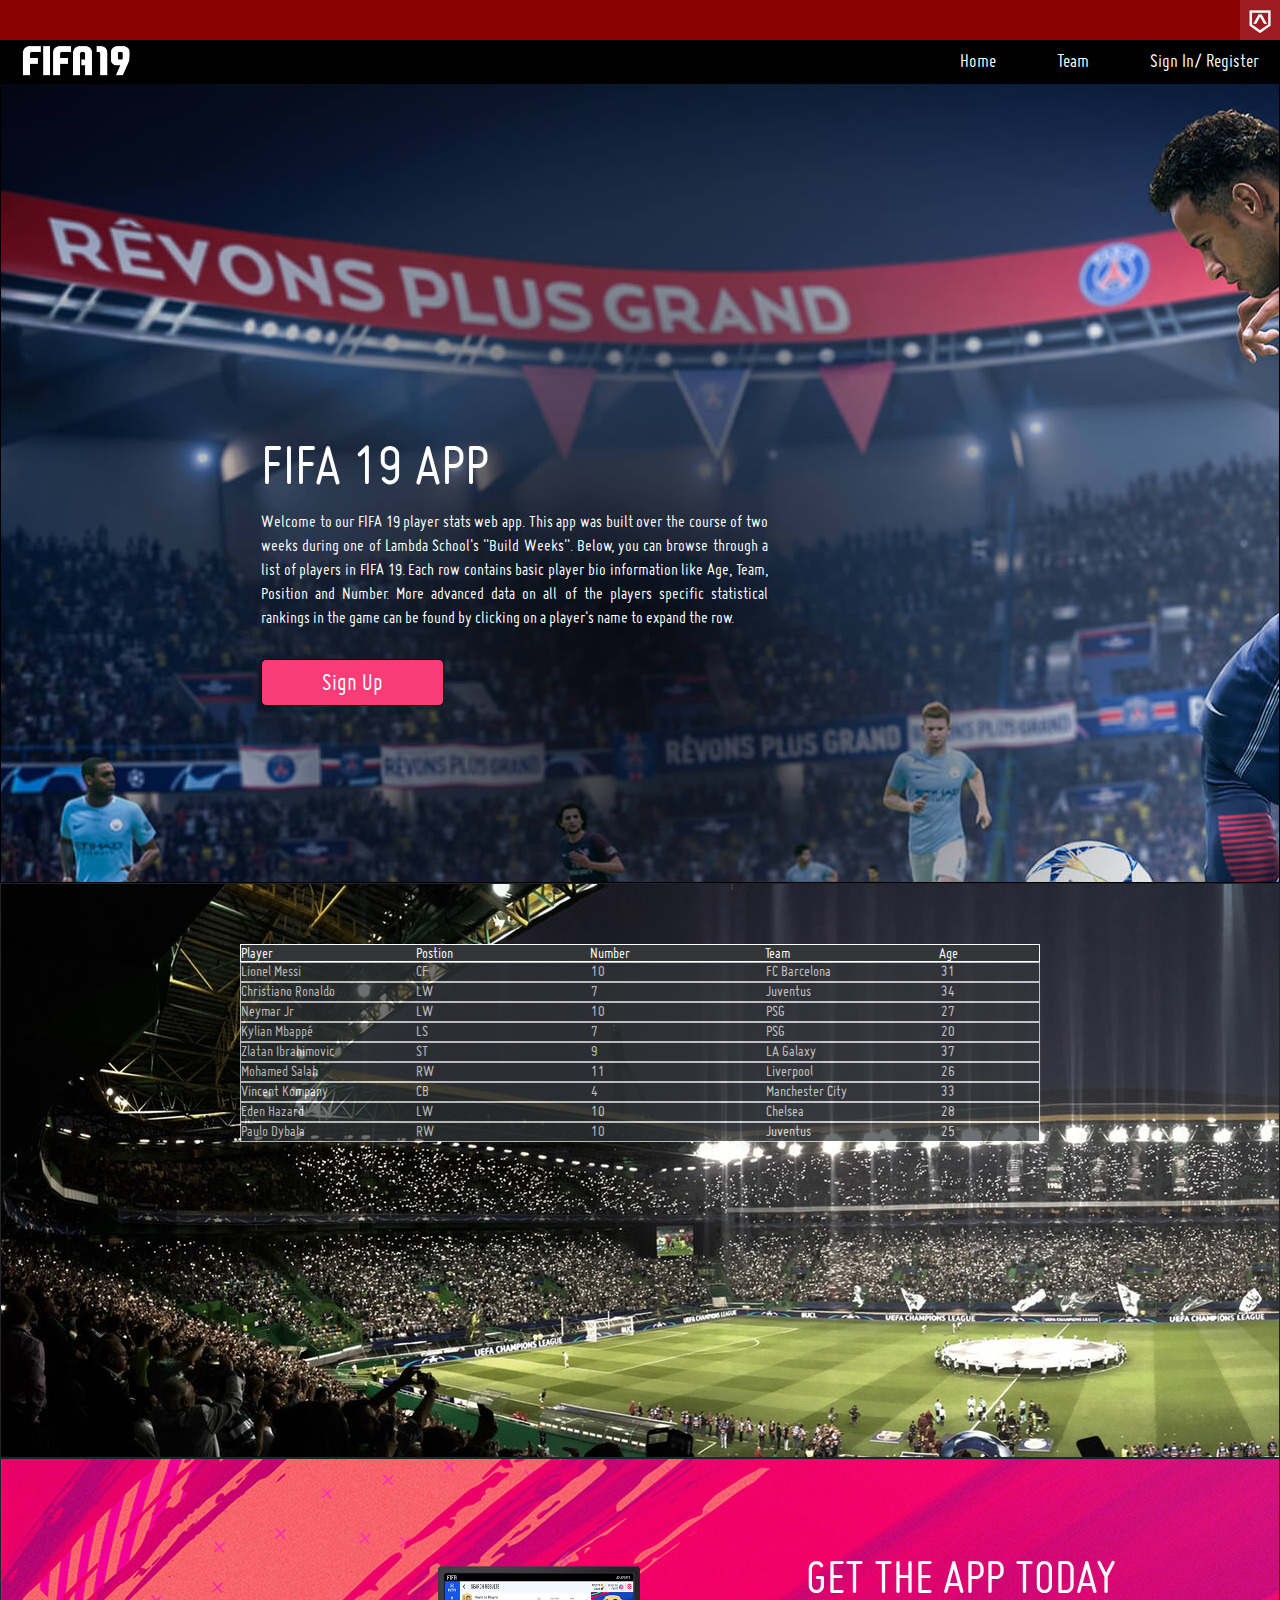
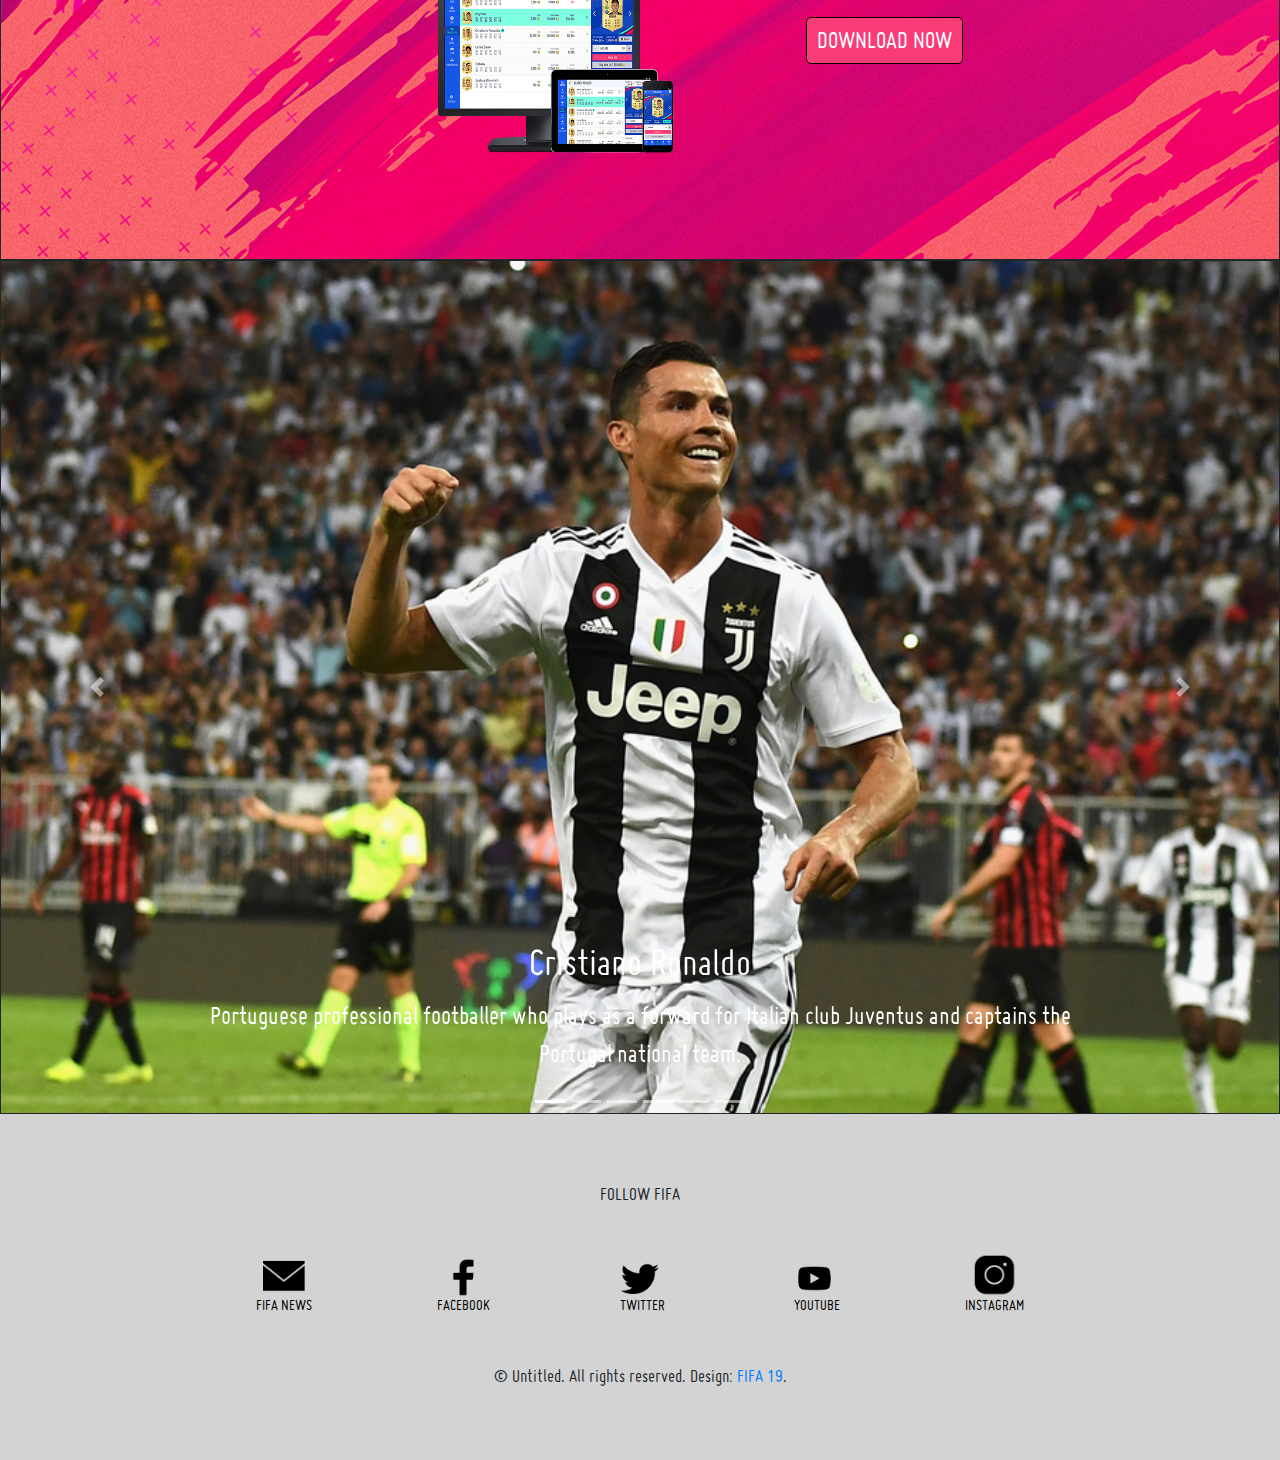
==== index.html @ e29fc69e "added a search page" ====
<!DOCTYPE html>
<html lang="en">

<head>

    <meta charset="utf-8">
    <meta name="viewport" content="width=device-width, initial-scale=1">  
    <meta http-equiv="X-UA-Compatible" content="ie=edge">
    <link rel="stylesheet" href="https://stackpath.bootstrapcdn.com/bootstrap/4.3.1/css/bootstrap.min.css"
        integrity="sha384-ggOyR0iXCbMQv3Xipma34MD+dH/1fQ784/j6cY/iJTQUOhcWr7x9JvoRxT2MZw1T" crossorigin="anonymous">

  <title>Fifa 19</title>

  <link rel="stylesheet" type="text/css" href="css/index.css">
  <link href="https://fonts.googleapis.com/css?family=Abel&display=swap" rel="stylesheet">


  <script src="JS/players.js" async></script>
</head>

<body>

        <div class='nav-content'>

            <div class='lambda-logo'>
                <img class='lbdSchool-logo' src = "images/lambda-school.jpeg">
            </div>
            <nav class="nav-bar">
                <div>
                    <img class ="logo" src = "images/fifa19-logo.png">
                </div>
                
                <div class="anchor-bar">

                    <a href="index.html"> Home </a>
                    <a href="team.html"> Team </a>			
                    <a href="signin.html"> Sign In/ Register </a>

                </div>
                
            </nav>
            
        </div>

    <div class='div-content'>

        <section class='about-section'>
            <div class="about-content">
                <div>
                    <h2>FIFA 19 APP</h2>
                    <p>Welcome to our FIFA 19 player stats web app.  This app was built over the course of two weeks
                    during one of Lambda School's "Build Weeks".  Below, you can browse through a list of players in FIFA 19.  Each row contains 
                    basic player bio information like Age, Team, Position and Number.  More advanced data on all of the players specific statistical rankings
                    in the game can be found by clicking on a player's name to expand the row.
                    </p>
                </div>
                <button class="Singup-btn">Sign Up</button>
            </div>
        </section>

        <section class='finder'>
            <div class='search'>
                <div class='player-header'>
                    <span>Player</span>
                    <span>Postion</span>
                    <span>Number</span>
                    <span>Team</span>
                    <span>Age</span>
                </div>
                <div class='scrollable'>
                    <div class='player'>
                        <div class='player-row'>
                            <span>Lionel Messi</span>
                            <span>CF</span>
                            <span>10</span>
                            <span>FC Barcelona</span>
                            <span>31</span>
                        </div>
                        <div class='player-expanded'>
                            <img src='img/players/Lionel-Messi.jpg'>
                            <div class='stats'>
                                <p>Ball Control: 96</p>
                                <p>Dribbling: 97</p>
                                <p>Crossing: 86</p>
                                <p>Short Pass: 92</p>
                                <p>Long Pass: 89</p>
                                <p>Heading: 70</p>
                                <p>Volleys: 86</p>
                            </div>
                            <div class='stats'>
                                <p>Acceleration: 91</p>
                                <p>Stamina: 72</p>
                                <p>Strength: 66</p>
                                <p>Balance: 95</p>
                                <p>Sprint Speed: 86</p>
                                <p>Agility: 93</p>
                                <p>Jumping: 68</p>
                            </div>
                            <div class='stats'>
                                <p>Shot Power: 85</p>
                                <p>Finishing: 95</p>
                                <p>Long Shots: 94</p>
                                <p>Curve: 93</p>
                                <p>FK Acc.: 94</p>
                                <p>Penalties: 75</p>
                                <p>Marking: 33</p>
                            </div>
                            <div class='stats'>
                                <p>Slide Tackle: 26</p>
                                <p>Stand Tackle: 28</p>
                                <p>GK Positioning: 14</p>
                                <p>GK Diving: 6</p>
                                <p>GK Handling: 11</p>
                                <p>GK Kicking: 15</p>
                                <p>GK Reflexes: 8</p>
                            </div>
                        </div>
                    </div>
                    <div class='player'>
                        <div class='player-row'>
                            <span>Christiano Ronaldo</span>
                            <span>LW</span>
                            <span>7</span>
                            <span>Juventus</span>
                            <span>34</span>
                        </div>
                        <div class='player-expanded'>
                            <img src='img/players/Christiano-Ronaldo.jpg'>
                            <div class='stats'>
                                <p>Ball Control: 94</p>
                                <p>Dribbling: 88</p>
                                <p>Crossing: 84</p>
                                <p>Short Pass: 81</p>
                                <p>Long Pass: 77</p>
                                <p>Heading: 89</p>
                                <p>Volleys: 87</p>
                            </div>
                            <div class='stats'>
                                <p>Acceleration: 89</p>
                                <p>Stamina: 88</p>
                                <p>Strength: 79</p>
                                <p>Balance: 70</p>
                                <p>Sprint Speed: 91</p>
                                <p>Agility: 87</p>
                                <p>Jumping: 95</p>
                            </div>
                            <div class='stats'>
                                <p>Shot Power: 95</p>
                                <p>Finishing: 94</p>
                                <p>Long Shots: 93</p>
                                <p>Curve: 81</p>
                                <p>FK Acc.: 76</p>
                                <p>Penalties: 85</p>
                                <p>Marking: 28</p>
                            </div>
                            <div class='stats'>
                                <p>Slide Tackle: 23</p>
                                <p>Stand Tackle: 31</p>
                                <p>GK Positioning: 14</p>
                                <p>GK Diving: 7</p>
                                <p>GK Handling: 11</p>
                                <p>GK Kicking: 15</p>
                                <p>GK Reflexes: 11</p>
                            </div>
                        </div>
                    </div>
                    <div class='player'>
                            <div class='player-row'>
                                <span>Neymar Jr</span>
                                <span>LW</span>
                                <span>10</span>
                                <span>PSG</span>
                                <span>27</span>
                            </div>
                            <div class='player-expanded'>
                                <img src='img/players/Neymar-Jr.png'>
                                <div class='stats'>
                                    <p>Ball Control: 95</p>
                                    <p>Dribbling: 96</p>
                                    <p>Crossing: 83</p>
                                    <p>Short Pass: 84</p>
                                    <p>Long Pass: 80</p>
                                    <p>Heading: 62</p>
                                    <p>Volleys: 84</p>
                                </div>
                                <div class='stats'>
                                    <p>Acceleration: 94</p>
                                    <p>Stamina: 81</p>
                                    <p>Strength: 49</p>
                                    <p>Balance: 84</p>
                                    <p>Sprint Speed: 90</p>
                                    <p>Agility: 96</p>
                                    <p>Jumping: 61</p>
                                </div>
                                <div class='stats'>
                                    <p>Shot Power: 80</p>
                                    <p>Finishing: 87</p>
                                    <p>Long Shots: 82</p>
                                    <p>Curve: 88</p>
                                    <p>FK Acc.: 87</p>
                                    <p>Penalties: 81</p>
                                    <p>Marking: 27</p>
                                </div>
                                <div class='stats'>
                                    <p>Slide Tackle: 33</p>
                                    <p>Stand Tackle: 24</p>
                                    <p>GK Positioning: 15</p>
                                    <p>GK Diving: 9</p>
                                    <p>GK Handling: 9</p>
                                    <p>GK Kicking: 15</p>
                                    <p>GK Reflexes: 11</p>
                                </div>
                            </div>
                        </div>
                    <div class='player'>
                        <div class='player-row'>
                            <span>Kylian Mbappé</span>
                            <span>LS</span>
                            <span>7</span>
                            <span>PSG</span>
                            <span>20</span>
                        </div>
                        <div class='player-expanded'>
                            <img src='img/players/Kylian-Mbappe.jpg'>
                            <div class='stats'>
                                <p>Ball Control: 91</p>
                                <p>Dribbling: 90</p>
                                <p>Crossing: 77</p>
                                <p>Short Pass: 82</p>
                                <p>Long Pass: 73</p>
                                <p>Heading: 77</p>
                                <p>Volleys: 78</p>
                            </div>
                            <div class='stats'>
                                <p>Acceleration: 96</p>
                                <p>Stamina: 83</p>
                                <p>Strength: 74</p>
                                <p>Balance: 83</p>
                                <p>Sprint Speed: 96</p>
                                <p>Agility: 92</p>
                                <p>Jumping: 75</p>
                            </div>
                            <div class='stats'>
                                <p>Shot Power: 80</p>
                                <p>Finishing: 88</p>
                                <p>Long Shots: 79</p>
                                <p>Curve: 77</p>
                                <p>FK Acc.: 63</p>
                                <p>Penalties: 70</p>
                                <p>Marking: 34</p>
                            </div>
                            <div class='stats'>
                                <p>Slide Tackle: 32</p>
                                <p>Stand Tackle: 34</p>
                                <p>GK Positioning: 11</p>
                                <p>GK Diving: 13</p>
                                <p>GK Handling: 5</p>
                                <p>GK Kicking: 7</p>
                                <p>GK Reflexes: 6</p>
                            </div>
                        </div>
                    </div>
                    <div class='player'>
                            <div class='player-row'>
                                <span>Zlatan Ibrahimovic</span>
                                <span>ST</span>
                                <span>9</span>
                                <span>LA Galaxy</span>
                                <span>37</span>
                            </div>
                            <div class='player-expanded'>
                                <img src='img/players/Zlatan-Ibrahimovic.png'>
                                <div class='stats'>
                                    <p>Ball Control: 84</p>
                                    <p>Dribbling: 77</p>
                                    <p>Crossing: 73</p>
                                    <p>Short Pass: 79</p>
                                    <p>Long Pass: 73</p>
                                    <p>Heading: 83</p>
                                    <p>Volleys: 86</p>
                                </div>
                                <div class='stats'>
                                    <p>Acceleration: 57</p>
                                    <p>Stamina: 61</p>
                                    <p>Strength: 86</p>
                                    <p>Balance: 39</p>
                                    <p>Sprint Speed: 58</p>
                                    <p>Agility: 72</p>
                                    <p>Jumping: 68</p>
                                </div>
                                <div class='stats'>
                                    <p>Shot Power: 90</p>
                                    <p>Finishing: 86</p>
                                    <p>Long Shots: 82</p>
                                    <p>Curve: 82</p>
                                    <p>FK Acc.: 82</p>
                                    <p>Penalties: 89</p>
                                    <p>Marking: 28</p>
                                </div>
                                <div class='stats'>
                                    <p>Slide Tackle: 24</p>
                                    <p>Stand Tackle: 37</p>
                                    <p>GK Positioning: 9</p>
                                    <p>GK Diving: 13</p>
                                    <p>GK Handling: 15</p>
                                    <p>GK Kicking: 10</p>
                                    <p>GK Reflexes: 12</p>
                                </div>
                            </div>
                        </div>
                        <div class='player'>
                                <div class='player-row'>
                                    <span>Mohamed Salah</span>
                                    <span>RW</span>
                                    <span>11</span>
                                    <span>Liverpool</span>
                                    <span>26</span>
                                </div>
                                <div class='player-expanded'>
                                    <img src='img/players/Mohamed-Salah.jpg'>
                                    <div class='stats'>
                                        <p>Ball Control: 88</p>
                                        <p>Dribbling: 89</p>
                                        <p>Crossing: 78</p>
                                        <p>Short Pass: 83</p>
                                        <p>Long Pass: 74</p>
                                        <p>Heading: 59</p>
                                        <p>Volleys: 76</p>
                                    </div>
                                    <div class='stats'>
                                        <p>Acceleration: 94</p>
                                        <p>Stamina: 84</p>
                                        <p>Strength: 70</p>
                                        <p>Balance: 88</p>
                                        <p>Sprint Speed: 92</p>
                                        <p>Agility: 91</p>
                                        <p>Jumping: 68</p>
                                    </div>
                                    <div class='stats'>
                                        <p>Shot Power: 80</p>
                                        <p>Finishing: 90</p>
                                        <p>Long Shots: 83</p>
                                        <p>Curve: 83</p>
                                        <p>FK Acc.: 60</p>
                                        <p>Penalties: 75</p>
                                        <p>Marking: 38</p>
                                    </div>
                                    <div class='stats'>
                                        <p>Slide Tackle: 41</p>
                                        <p>Stand Tackle: 43</p>
                                        <p>GK Positioning: 11</p>
                                        <p>GK Diving: 14</p>
                                        <p>GK Handling: 14</p>
                                        <p>GK Kicking: 9</p>
                                        <p>GK Reflexes: 14</p>
                                    </div>
                                </div>
                            </div>
                            <div class='player'>
                                    <div class='player-row'>
                                        <span>Vincent Kompany</span>
                                        <span>CB</span>
                                        <span>4</span>
                                        <span>Manchester City</span>
                                        <span>33</span>
                                    </div>
                                    <div class='player-expanded'>
                                        <img src='img/players/Vincent-Kompany.png'>
                                        <div class='stats'>
                                            <p>Ball Control: 70</p>
                                            <p>Dribbling: 63</p>
                                            <p>Crossing: 61</p>
                                            <p>Short Pass: 73</p>
                                            <p>Long Pass: 66</p>
                                            <p>Heading: 83</p>
                                            <p>Volleys: 46</p>
                                        </div>
                                        <div class='stats'>
                                            <p>Acceleration: 49</p>
                                            <p>Stamina: 65</p>
                                            <p>Strength: 87</p>
                                            <p>Balance: 41</p>
                                            <p>Sprint Speed: 53</p>
                                            <p>Agility: 55</p>
                                            <p>Jumping: 72</p>
                                        </div>
                                        <div class='stats'>
                                            <p>Shot Power: 73</p>
                                            <p>Finishing: 45</p>
                                            <p>Long Shots: 55</p>
                                            <p>Curve: 61</p>
                                            <p>FK Acc.: 52</p>
                                            <p>Penalties: 63</p>
                                            <p>Marking: 85</p>
                                        </div>
                                        <div class='stats'>
                                            <p>Slide Tackle: 84</p>
                                            <p>Stand Tackle: 85</p>
                                            <p>GK Positioning: 8</p>
                                            <p>GK Diving: 10</p>
                                            <p>GK Handling: 9</p>
                                            <p>GK Kicking: 5</p>
                                            <p>GK Reflexes: 6</p>
                                        </div>
                                    </div>
                                </div>
                                <div class='player'>
                                        <div class='player-row'>
                                            <span>Eden Hazard</span>
                                            <span>LW</span>
                                            <span>10</span>
                                            <span>Chelsea</span>
                                            <span>28</span>
                                        </div>
                                        <div class='player-expanded'>
                                            <img src='img/players/Eden-Hazard.png'>
                                            <div class='stats'>
                                                <p>Ball Control: 94</p>
                                                <p>Dribbling: 95</p>
                                                <p>Crossing: 81</p>
                                                <p>Short Pass: 89</p>
                                                <p>Long Pass: 83</p>
                                                <p>Heading: 61</p>
                                                <p>Volleys: 80</p>
                                            </div>
                                            <div class='stats'>
                                                <p>Acceleration: 94</p>
                                                <p>Stamina: 84</p>
                                                <p>Strength: 66</p>
                                                <p>Balance: 94</p>
                                                <p>Sprint Speed: 88</p>
                                                <p>Agility: 95</p>
                                                <p>Jumping: 56</p>
                                            </div>
                                            <div class='stats'>
                                                <p>Shot Power: 82</p>
                                                <p>Finishing: 84</p>
                                                <p>Long Shots: 80</p>
                                                <p>Curve: 83</p>
                                                <p>FK Acc.: 79</p>
                                                <p>Penalties: 86</p>
                                                <p>Marking: 34</p>
                                            </div>
                                            <div class='stats'>
                                                <p>Slide Tackle: 22</p>
                                                <p>Stand Tackle: 27</p>
                                                <p>GK Positioning: 8</p>
                                                <p>GK Diving: 11</p>
                                                <p>GK Handling: 12</p>
                                                <p>GK Kicking: 6</p>
                                                <p>GK Reflexes: 8</p>
                                            </div>
                                        </div>
                                    </div>
                                    <div class='player'>
                                            <div class='player-row'>
                                                <span>Paulo Dybala</span>
                                                <span>RW</span>
                                                <span>10</span>
                                                <span>Juventus</span>
                                                <span>25</span>
                                            </div>
                                            <div class='player-expanded'>
                                                <img src='img/players/Paulo-Dybala.png'>
                                                <div class='stats'>
                                                    <p>Ball Control: 92</p>
                                                    <p>Dribbling: 92</p>
                                                    <p>Crossing: 82</p>
                                                    <p>Short Pass: 87</p>
                                                    <p>Long Pass: 77</p>
                                                    <p>Heading: 68</p>
                                                    <p>Volleys: 88</p>
                                                </div>
                                                <div class='stats'>
                                                    <p>Acceleration: 87</p>
                                                    <p>Stamina: 80</p>
                                                    <p>Strength: 65</p>
                                                    <p>Balance: 85</p>
                                                    <p>Sprint Speed: 83</p>
                                                    <p>Agility: 91</p>
                                                    <p>Jumping: 75</p>
                                                </div>
                                                <div class='stats'>
                                                    <p>Shot Power: 82</p>
                                                    <p>Finishing: 82</p>
                                                    <p>Long Shots: 88</p>
                                                    <p>Curve: 88</p>
                                                    <p>FK Acc.: 88</p>
                                                    <p>Penalties: 86</p>
                                                    <p>Marking: 23</p>
                                                </div>
                                                <div class='stats'>
                                                    <p>Slide Tackle: 20</p>
                                                    <p>Stand Tackle: 20</p>
                                                    <p>GK Positioning: 5</p>
                                                    <p>GK Diving: 5</p>
                                                    <p>GK Handling: 4</p>
                                                    <p>GK Kicking: 4</p>
                                                    <p>GK Reflexes: 8</p>
                                                </div>
                                            </div>
                                        </div>
                </div>
            </div>
        </section>

        <section>
            <div class='download'>
                <img class='img-download' src="images/app-download.png">
                <div>
                    <h2>GET THE APP TODAY</h2>
                    <button class="btn-download">DOWNLOAD NOW</button>
                </div>
            </div>
        </section>

        <section>
            <div id="carouselExampleIndicators" class="carousel slide" data-ride="carousel">
                <ol class="carousel-indicators">
                    <li data-target="#carouselExampleIndicators" data-slide-to="0" class="active"></li>
                    <li data-target="#carouselExampleIndicators" data-slide-to="1"></li>
                    <li data-target="#carouselExampleIndicators" data-slide-to="2"></li>
                    <li data-target="#carouselExampleIndicators" data-slide-to="3"></li>
                    <li data-target="#carouselExampleIndicators" data-slide-to="4"></li>
                    <li data-target="#carouselExampleIndicators" data-slide-to="5"></li>
                </ol>
                <div class="carousel-inner">
                    <div class="carousel-item active">
                        <img src="images/cristiano-ronaldo.jpg" class="d-block w-100" alt="...">
                        <div class="carousel-caption d-none d-md-block">
                            <h5>Cristiano Ronaldo</h5>
                            <p>Portuguese professional footballer who plays as a forward for Italian club Juventus and
                                captains the Portugal national team.</br>
                            </p>
                        </div>
                    </div>
                    <div class="carousel-item">
                        <img src="images/leionel-messi.jpg" class="d-block w-100" alt="...">
                        <div class="carousel-caption d-none d-md-block">
                            <h5>Lionel Messi</h5>
                            <p>Argentine professional footballer who plays as a forward and captains both FC Barcelona
                                and the Argentina national team.</p>
                        </div>
                    </div>
                    <div class="carousel-item">
                        <img src="images/neymar.jpg" class="d-block w-100" alt="...">
                        <div class="carousel-caption d-none d-md-block">
                            <h5>Neymar Jr</h5>
                            <p>Brazilian professional footballer who plays as a forward for French club Paris
                                Saint-Germain and the Brazil national team.</p>
                        </div>
                    </div>
                    <div class="carousel-item">
                        <img src="images/modric.jpg" class="d-block w-100" alt="...">
                        <div class="carousel-caption d-none d-md-block">
                            <h5>Luka Modrić</h5>
                            <p>Croatian professional footballer, plays as a midfielder for Spanish club Real Madrid
                                and is the captain of the Croatia national team.</p>
                        </div>
                    </div>
                    <div class="carousel-item">
                        <img src="images/hazard.jpg" class="d-block w-100" alt="...">
                        <div class="carousel-caption d-none d-md-block">
                            <h5>Eden Hazard</h5>
                            <p>Belgian professional footballer who plays for Premier League club Chelsea and captains
                                the Belgium national team. </p>
                        </div>
                    </div>
                    <div class="carousel-item">
                        <img src="images/Mohamed-Salah.jpg" class="d-block w-100" alt="...">
                        <div class="carousel-caption d-none d-md-block">
                            <h5>Mohamed Salah</h5>
                            <p>Egyptian professional footballer who plays as a forward for Premier League club Liverpool
                                and the Egypt national team.</p>
                        </div>
                    </div>
                </div>
                <a class="carousel-control-prev" href="#carouselExampleIndicators" role="button" data-slide="prev">
                    <span class="carousel-control-prev-icon" aria-hidden="true"></span>
                    <span class="sr-only">Previous</span>
                </a>
                <a class="carousel-control-next" href="#carouselExampleIndicators" role="button" data-slide="next">
                    <span class="carousel-control-next-icon" aria-hidden="true"></span>
                    <span class="sr-only">Next</span>
                </a>
            </div>
        </section>

        
    </div>
    
    <footer>
        <div class='footer'>
            <h2>FOLLOW FIFA</h2>
            <div class='socials'>
                <a href='https://www.easports.com/fifa/newsletter' class='socials-link'>
                    <img class='socials-img' src='img/footer/email.png'>
                    <span class='socials-text'>FIFA NEWS</span>
                </a>
                <a href='https://www.facebook.com/easportsfifa' class='socials-link'>
                    <img class='socials-img' src='img/footer/facebook.png'>
                    <span class='socials-text'>FACEBOOK</span>
                </a>
                <a href='https://twitter.com/easportsfifa' class='socials-link'>
                    <img class='socials-img' src='img/footer/twitter.png'>
                    <span class='socials-text'>TWITTER</span>
                </a>
                <a href='https://www.youtube.com/easportsfifa' class='socials-link'>
                    <img class='socials-img' src='img/footer/youtube.png'>
                    <span class='socials-text'>YOUTUBE</span>
                </a>
                <a href='https://www.instagram.com/easportsfifa/' class='socials-link'>
                    <img class='socials-img' src='img/footer/instagram.png'>
                    <span class='socials-text'>INSTAGRAM</span>
                </a>
            </div>
            <p>&copy; Untitled. All rights reserved. Design: <a href="https://easports.com/fifa">FIFA 19</a>.</p>
        </div>
    </footer>
</body>

<script src="https://code.jquery.com/jquery-3.3.1.slim.min.js"
    integrity="sha384-q8i/X+965DzO0rT7abK41JStQIAqVgRVzpbzo5smXKp4YfRvH+8abtTE1Pi6jizo"
    crossorigin="anonymous"></script>
<script src="https://cdnjs.cloudflare.com/ajax/libs/popper.js/1.14.7/umd/popper.min.js"
    integrity="sha384-UO2eT0CpHqdSJQ6hJty5KVphtPhzWj9WO1clHTMGa3JDZwrnQq4sF86dIHNDz0W1"
    crossorigin="anonymous"></script>
<script src="https://stackpath.bootstrapcdn.com/bootstrap/4.3.1/js/bootstrap.min.js"
    integrity="sha384-JjSmVgyd0p3pXB1rRibZUAYoIIy6OrQ6VrjIEaFf/nJGzIxFDsf4x0xIM+B07jRM"
    crossorigin="anonymous"></script>

</html>
---- css/index.css ----
/* http://meyerweb.com/eric/tools/css/reset/ 
   v2.0 | 20110126
   License: none (public domain)
*/
html,
body,
div,
span,
applet,
object,
iframe,
h1,
h2,
h3,
h4,
h5,
h6,
p,
blockquote,
pre,
a,
abbr,
acronym,
address,
big,
cite,
code,
del,
dfn,
em,
img,
ins,
kbd,
q,
s,
samp,
small,
strike,
strong,
sub,
sup,
tt,
var,
b,
u,
i,
center,
dl,
dt,
dd,
ol,
ul,
li,
fieldset,
form,
label,
legend,
table,
caption,
tbody,
tfoot,
thead,
tr,
th,
td,
article,
aside,
canvas,
details,
embed,
figure,
figcaption,
footer,
header,
hgroup,
menu,
nav,
output,
ruby,
section,
summary,
time,
mark,
audio,
video {
  margin: 0;
  padding: 0;
  border: 0;
  font-size: 100%;
  font: inherit;
  vertical-align: baseline;
}
/* HTML5 display-role reset for older browsers */
article,
aside,
details,
figcaption,
figure,
footer,
header,
hgroup,
menu,
nav,
section {
  display: block;
}
body {
  line-height: 1;
}
ol,
ul {
  list-style: none;
}
blockquote,
q {
  quotes: none;
}
blockquote:before,
blockquote:after,
q:before,
q:after {
  content: '';
  content: none;
}
table {
  border-collapse: collapse;
  border-spacing: 0;
}
/* End of reset */
@font-face {
  font-family: 'Miso';
  src: url('../Miso/miso-regular.ttf');
}
* {
  box-sizing: border-box;
}
html,
body {
  height: 100%;
  font-family: "Miso";
  margin: 0 auto;
}
h1,
h2,
h3,
h4,
h5 {
  font-size: 18px;
  margin-bottom: 15px;
}
p {
  line-height: 1.4;
}
.nav-content .lambda-logo {
  height: 40px;
  background-color: darkred;
}
@media (max-width: 500px) {
  .nav-content .lambda-logo {
    height: 45px;
  }
}
.nav-content .lambda-logo .lbdSchool-logo {
  max-width: 40px;
  float: right;
}
@media (max-width: 500px) {
  .nav-content .lambda-logo .lbdSchool-logo {
    max-width: 45px;
  }
}
.nav-content .nav-bar {
  margin: 0 auto;
  font-size: 20px;
  background-color: black;
  display: flex;
  justify-content: space-between;
  border: 1px solid black;
}
@media (max-width: 500px) {
  .nav-content .nav-bar {
    height: 40px;
  }
}
@media (max-width: 500px) {
  .nav-content .nav-bar div {
    width: 50%;
  }
}
.nav-content .nav-bar div .logo {
  width: 30%;
  padding-left: 20px;
}
@media (max-width: 500px) {
  .nav-content .nav-bar div .logo {
    width: 50%;
    padding-left: 0;
    padding-top: 2%;
  }
}
.nav-content .nav-bar .anchor-bar {
  display: flex;
  width: 25%;
  justify-content: space-between;
  align-items: center;
  padding-right: 20px;
}
@media (max-width: 500px) {
  .nav-content .nav-bar .anchor-bar {
    font-size: 16px;
    width: 80%;
  }
}
.nav-content .nav-bar .anchor-bar a {
  text-decoration: none;
  color: white;
}
div section {
  border: 0.5px solid;
}
.div-content {
  width: 100%;
  margin: 0 auto;
}
.div-content .about-section {
  background-image: url(../images/fifa-19.jpg);
  color: white;
  margin: 0 auto;
  border: 1px solid black;
  padding-top: 150px;
  padding-bottom: 100px;
  font-family: "Miso";
  height: 800px;
}
@media (max-width: 500px) {
  .div-content .about-section {
    padding-top: 100px;
    padding-top: 40px;
    height: 650px;
  }
}
@media (max-width: 350px) {
  .div-content .about-section {
    height: 770px;
  }
}
.div-content .about-section .about-content {
  padding-left: 260px;
  padding-top: 200px;
  width: 60%;
}
@media (max-width: 500px) {
  .div-content .about-section .about-content {
    display: flex;
    flex-direction: column;
    padding-left: 70px;
    padding-top: 200px;
    width: 85%;
    height: 540px;
  }
}
.div-content .about-section .about-content h2 {
  font-size: 60px;
  font-family: "Miso";
}
@media (max-width: 500px) {
  .div-content .about-section .about-content h2 {
    text-align: center;
    font-size: 40px;
  }
}
.div-content .about-section .about-content p {
  margin: 0 auto;
  padding-bottom: 30px;
  font-size: 18px;
  line-height: 24px;
  text-align: justify;
}
@media (max-width: 500px) {
  .div-content .about-section .about-content p {
    font-size: 20px;
    text-align: justify;
    line-height: 35px;
  }
}
.div-content .about-section .Singup-btn {
  background-color: #f93b78;
  color: white;
  border: 1px solid black;
  font-size: 25px;
  padding: 10px 60px;
  border-radius: 5px;
}
@media (max-width: 500px) {
  .div-content .about-section .Singup-btn {
    font-size: 25px;
    padding: 5px 35px;
  }
}
.div-content .finder {
  background-image: url(../img/night-stadium.jpg);
  height: 575px;
  margin: 0 auto;
  display: flex;
  justify-content: center;
  padding-top: 60px;
}
@media (max-width: 500px) {
  .div-content .finder {
    height: 510px;
    padding-top: 70px;
  }
}
@media (max-width: 480px) {
  .div-content .finder {
    display: none;
  }
}
.div-content .finder .search {
  width: 1300px;
}
.div-content .finder .search .player-header {
  width: 800px;
  margin: 0 auto;
  display: flex;
  justify-content: space-between;
  background-color: #323639;
  border: 1px solid white;
  color: white;
}
@media (max-width: 500px) {
  .div-content .finder .search .player-header {
    width: 470px;
    height: 35px;
    font-size: 30px;
  }
}
.div-content .finder .search .player-header span {
  width: 100px;
}
.div-content .finder .search .scrollable {
  height: 80%;
  overflow: auto;
}
.div-content .finder .search .scrollable .player {
  width: 800px;
  margin: 0 auto;
  display: flex;
  justify-content: space-between;
  background-color: #323639;
  flex-direction: column;
  border: 1px solid white;
  height: 20px;
  overflow: hidden;
  color: white;
  cursor: pointer;
  opacity: 0.7;
}
@media (max-width: 500px) {
  .div-content .finder .search .scrollable .player {
    width: 470px;
    height: 31px;
    font-size: 25px;
  }
}
.div-content .finder .search .scrollable .player .player-row {
  width: 800px;
  display: flex;
  justify-content: space-between;
  margin-bottom: 5px;
}
@media (max-width: 500px) {
  .div-content .finder .search .scrollable .player .player-row {
    width: 470px;
  }
}
.div-content .finder .search .scrollable .player .player-row span {
  width: 100px;
}
.div-content .finder .search .scrollable .player .player-expanded {
  width: 800px;
  display: flex;
  justify-content: space-around;
}
@media (max-width: 500px) {
  .div-content .finder .search .scrollable .player .player-expanded {
    width: 470px;
  }
}
@media (max-width: 500px) {
  .div-content .finder .search .scrollable .player .player-expanded img {
    display: none;
  }
}
.div-content .finder .search .scrollable .player-open {
  height: 255px;
  opacity: 1;
}
@media (max-width: 500px) {
  .div-content .finder .search .scrollable .player-open {
    width: 470px;
    font-size: 20px;
  }
}
.div-content .download {
  padding-left: 30%;
  background-image: url(../images/backgroung-img-download.jpg);
  display: flex;
  height: 400px;
}
@media (max-width: 500px) {
  .div-content .download {
    padding-left: 2%;
    height: 225px;
  }
}
.div-content .download .img-download {
  max-width: 350px;
}
@media (max-width: 500px) {
  .div-content .download .img-download {
    max-width: 200px;
  }
}
.div-content .download div {
  padding-top: 93px;
  padding-left: 72px;
}
@media (max-width: 500px) {
  .div-content .download div {
    padding-top: 13%;
    padding-left: 0;
  }
}
.div-content .download div h2 {
  COLOR: white;
  font-size: 50px;
}
@media (max-width: 500px) {
  .div-content .download div h2 {
    font-size: 30px;
  }
}
.div-content .download div .btn-download {
  background-color: #f93b78;
  color: white;
  font-size: 25px;
  border: 1px solid black;
  border-radius: 5px;
  padding: 10px;
}
@media (max-width: 500px) {
  .div-content .download div .btn-download {
    font-size: 20px;
  }
}
.div-content .carousel-inner .carousel-item p {
  font-size: 27px;
}
.div-content .carousel-inner .carousel-item h5 {
  font-size: 40px;
}
footer {
  background: lightgray;
  padding-top: 70px;
  padding-bottom: 70px;
}
@media (max-width: 500px) {
  footer {
    padding-top: 50px;
    padding-bottom: 50px;
  }
}
footer .footer {
  width: 100%px;
  margin: 0 auto;
  display: flex;
  justify-content: center;
  flex-direction: column;
}
footer .footer h2 {
  align-self: center;
  font-size: 1.2rem;
  margin-bottom: 50px;
}
footer .footer .socials {
  align-self: center;
  display: flex;
  justify-content: space-between;
  width: 60%;
}
@media (max-width: 500px) {
  footer .footer .socials {
    width: 90%;
  }
}
footer .footer .socials .socials-link {
  display: flex;
  flex-direction: column;
  justify-content: flex-end;
  align-items: center;
  text-decoration: none;
  color: black;
  font-weight: 200;
}
footer .footer .socials .socials-link .socials-img {
  width: 75%;
}
footer .footer .socials .socials-link .socials-text {
  align-self: flex-end;
}
footer .footer p {
  text-align: center;
  padding-top: 50px;
  font-size: 1.2rem;
}
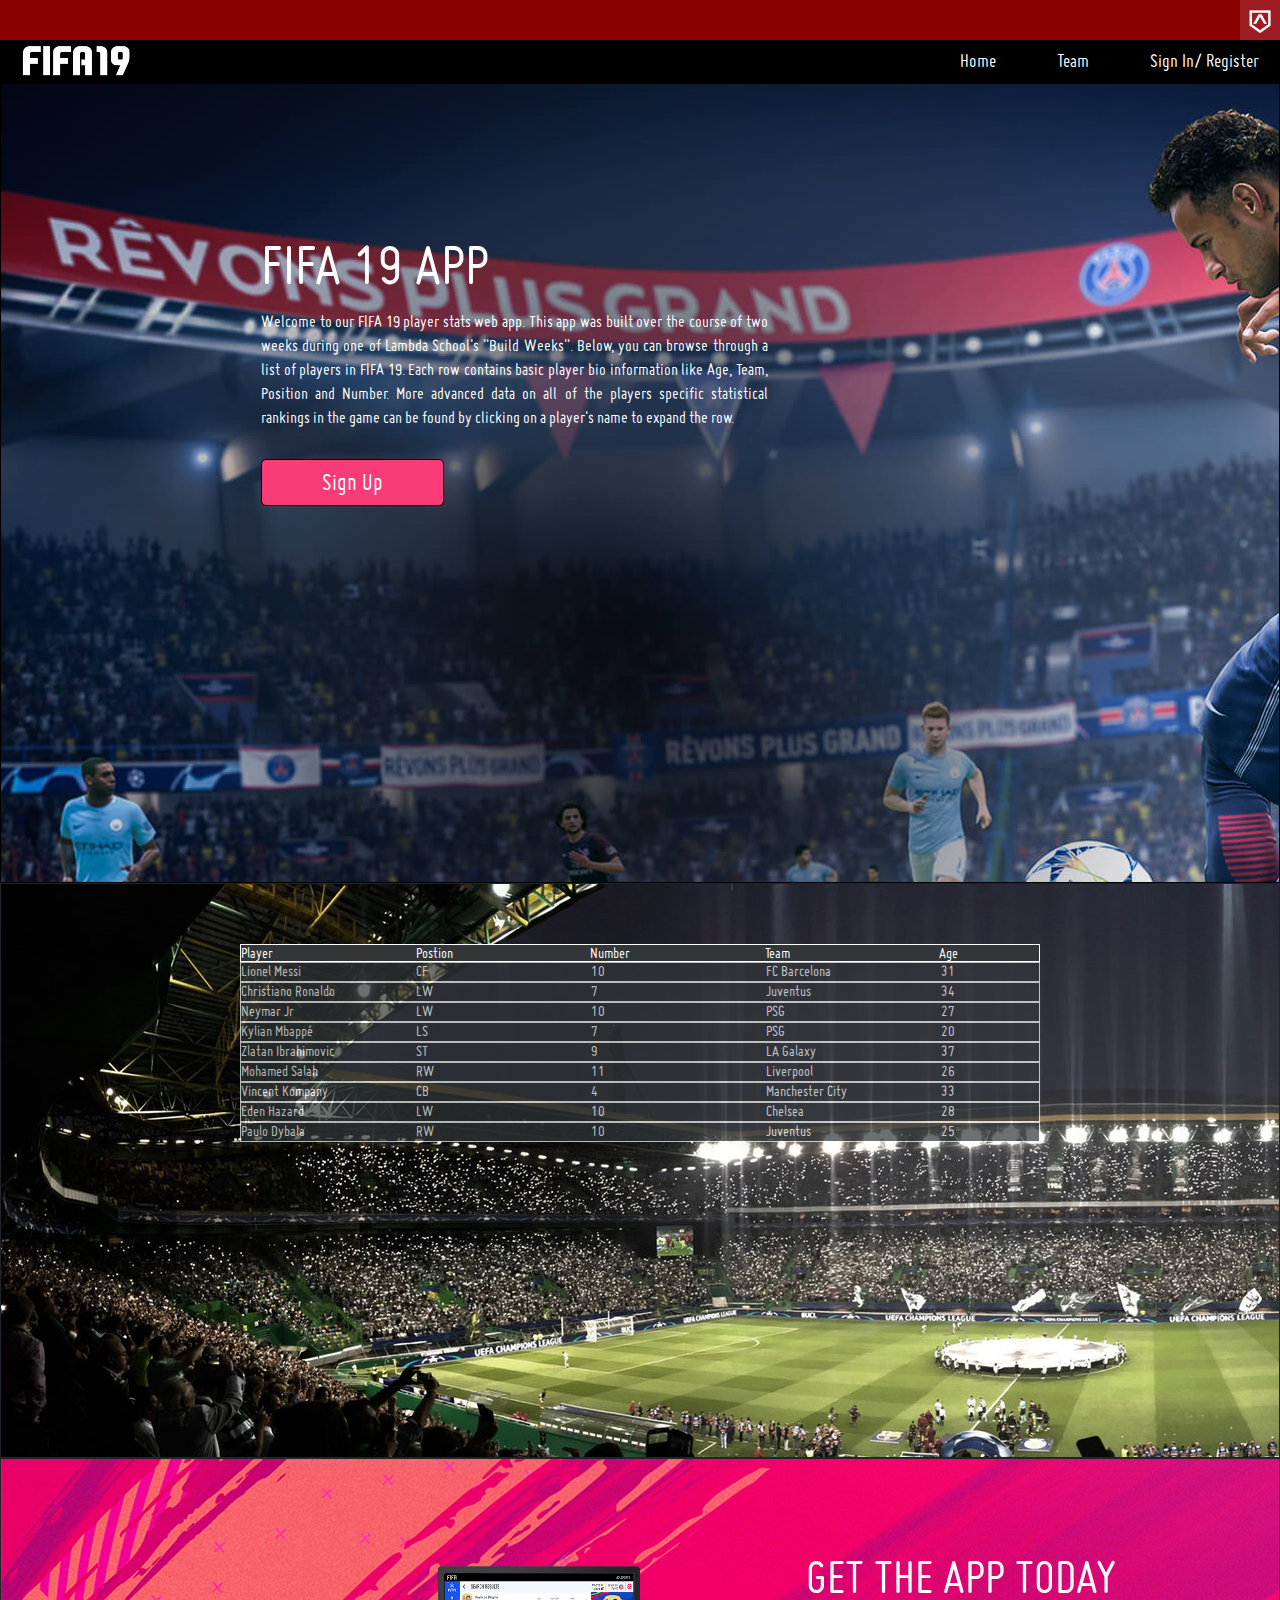
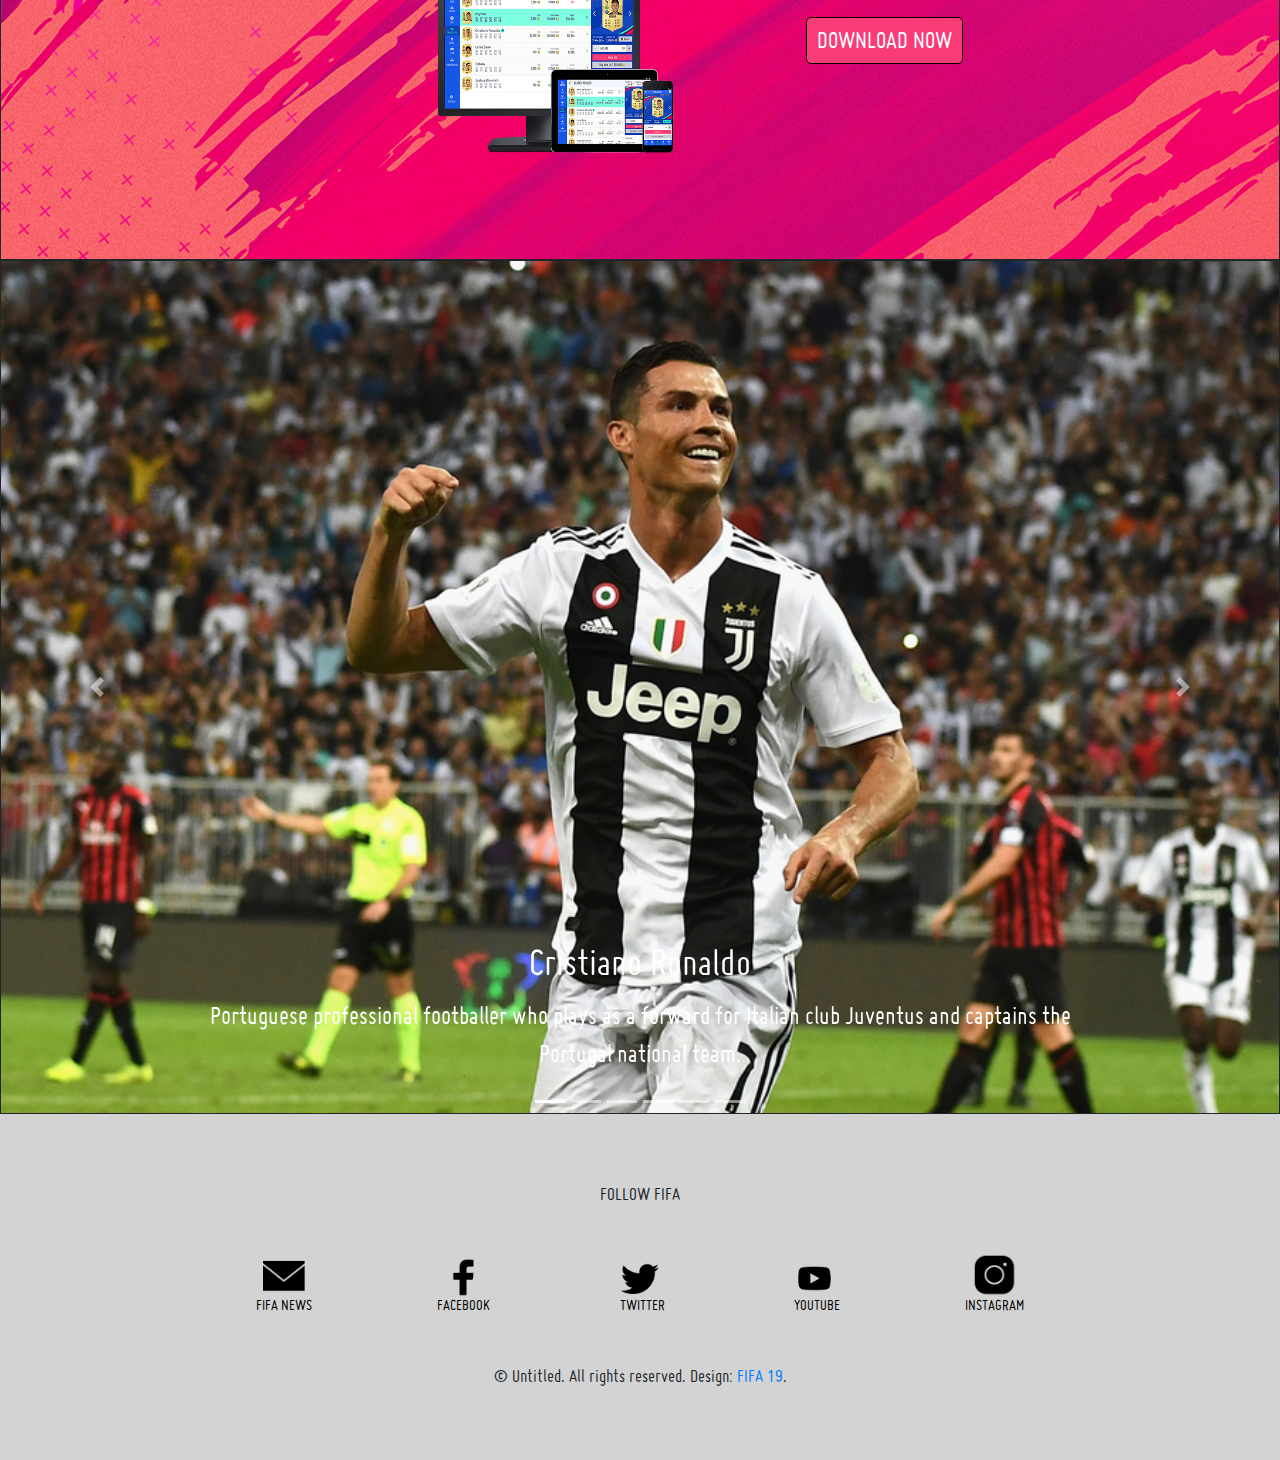
==== commit e69d243b: "styling nav" ====
--- a/index.html
+++ b/index.html
@@ -33,8 +33,11 @@
                 <div class="anchor-bar">
 
                     <a href="index.html"> Home </a>
+                    
                     <a href="team.html"> Team </a>			
+
                     <a href="signin.html"> Sign In/ Register </a>
+
 
                 </div>
                 
--- a/css/index.css
+++ b/css/index.css
@@ -246,7 +246,6 @@
 }
 .div-content .about-section .about-content {
   padding-left: 260px;
-  padding-top: 200px;
   width: 60%;
 }
 @media (max-width: 500px) {
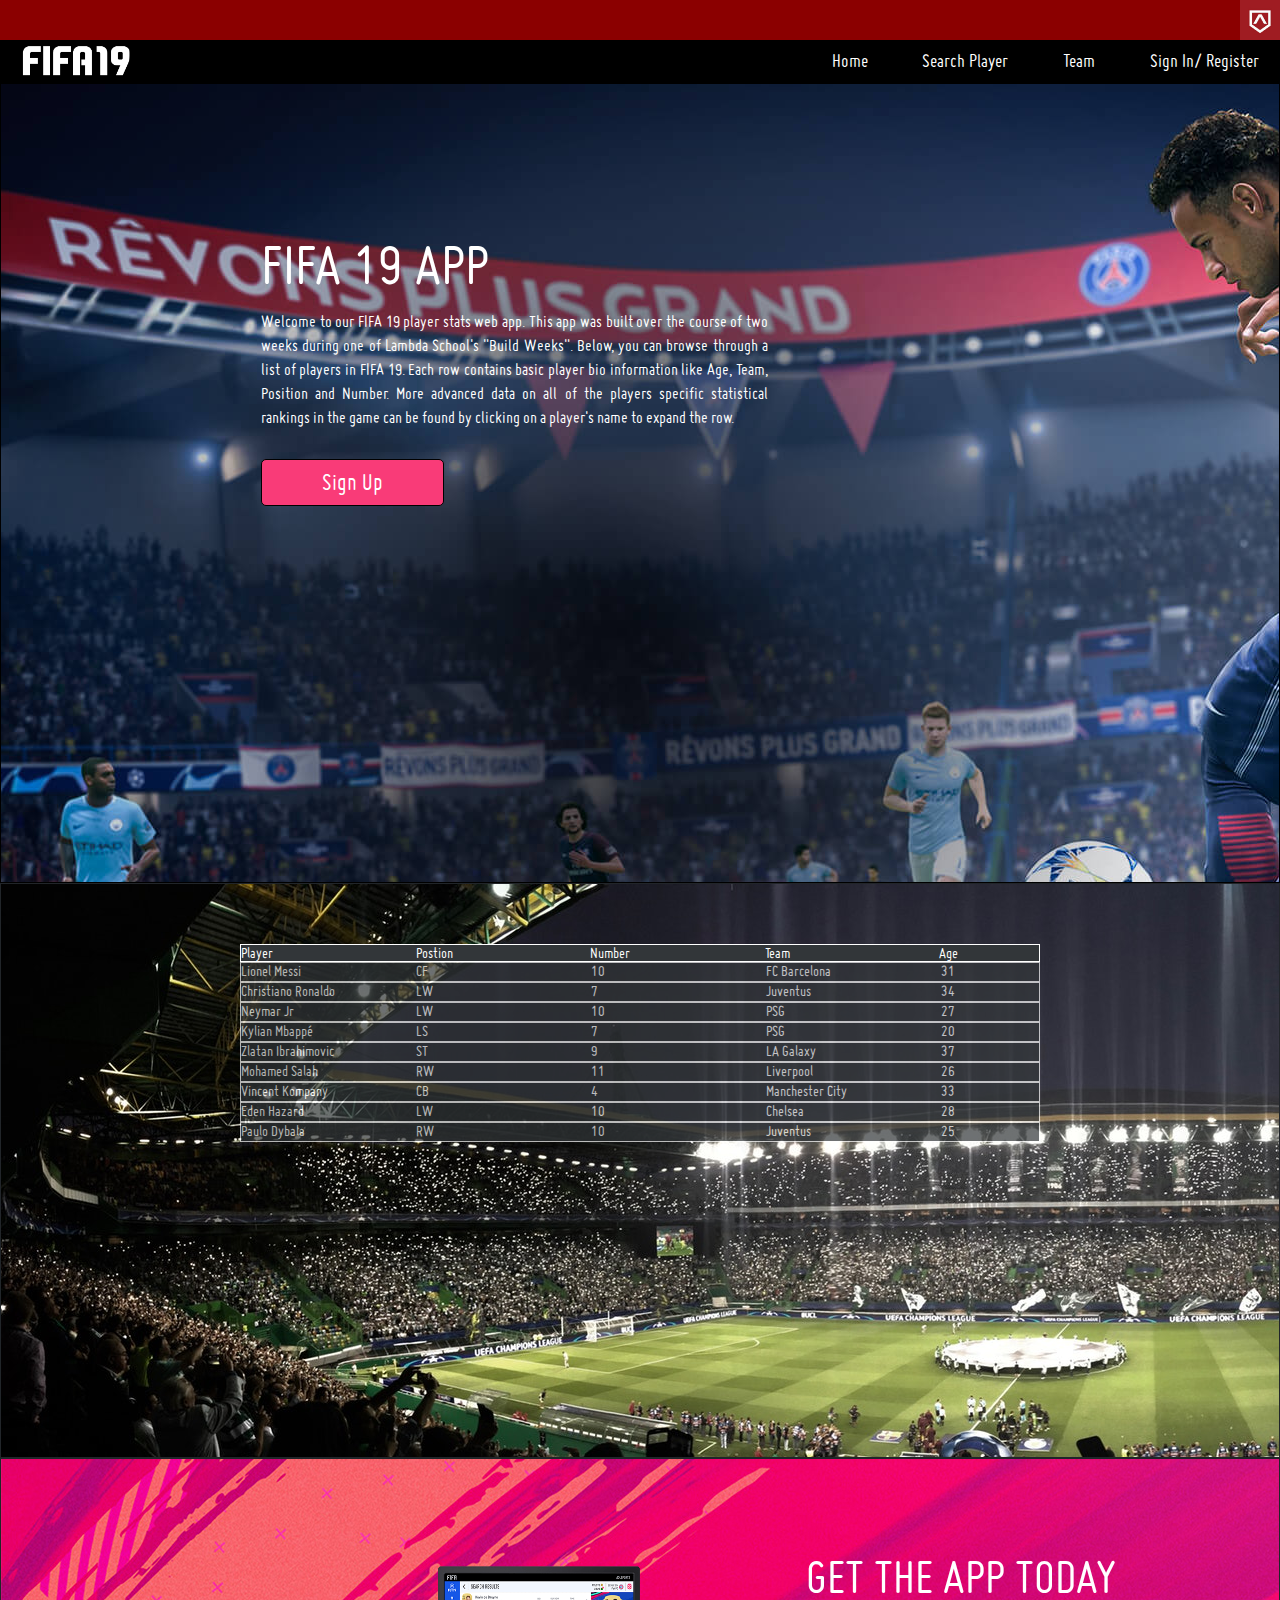
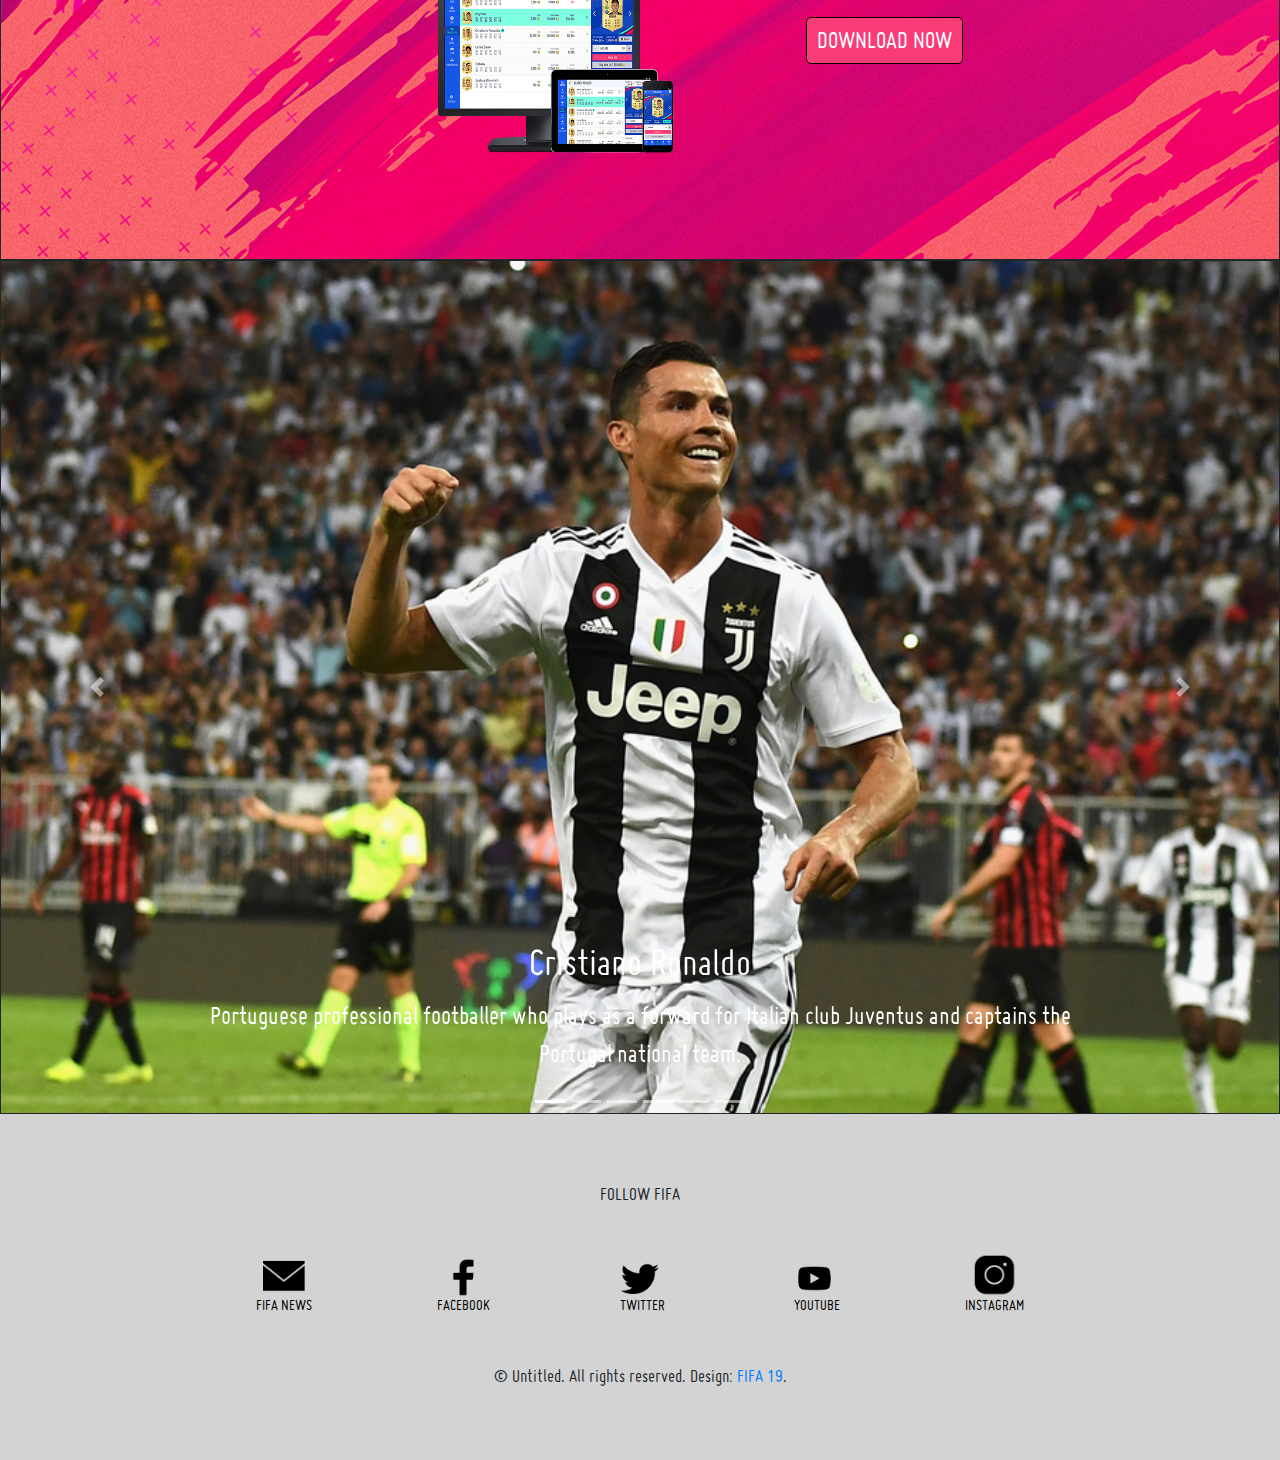
==== commit 764a4d92: "added search page on the nav" ====
--- a/index.html
+++ b/index.html
@@ -33,13 +33,12 @@
                 <div class="anchor-bar">
 
                     <a href="index.html"> Home </a>
-                    
+                    <a href="search.html"> Search Player </a>
                     <a href="team.html"> Team </a>			
-
                     <a href="signin.html"> Sign In/ Register </a>
 
-
                 </div>
+                
                 
             </nav>
             
--- a/css/index.css
+++ b/css/index.css
@@ -200,15 +200,15 @@
 }
 .nav-content .nav-bar .anchor-bar {
   display: flex;
-  width: 25%;
+  width: 35%;
   justify-content: space-between;
   align-items: center;
   padding-right: 20px;
 }
 @media (max-width: 500px) {
   .nav-content .nav-bar .anchor-bar {
-    font-size: 16px;
-    width: 80%;
+    font-size: 14px;
+    width: 100%;
   }
 }
 .nav-content .nav-bar .anchor-bar a {
@@ -253,7 +253,6 @@
     display: flex;
     flex-direction: column;
     padding-left: 70px;
-    padding-top: 200px;
     width: 85%;
     height: 540px;
   }
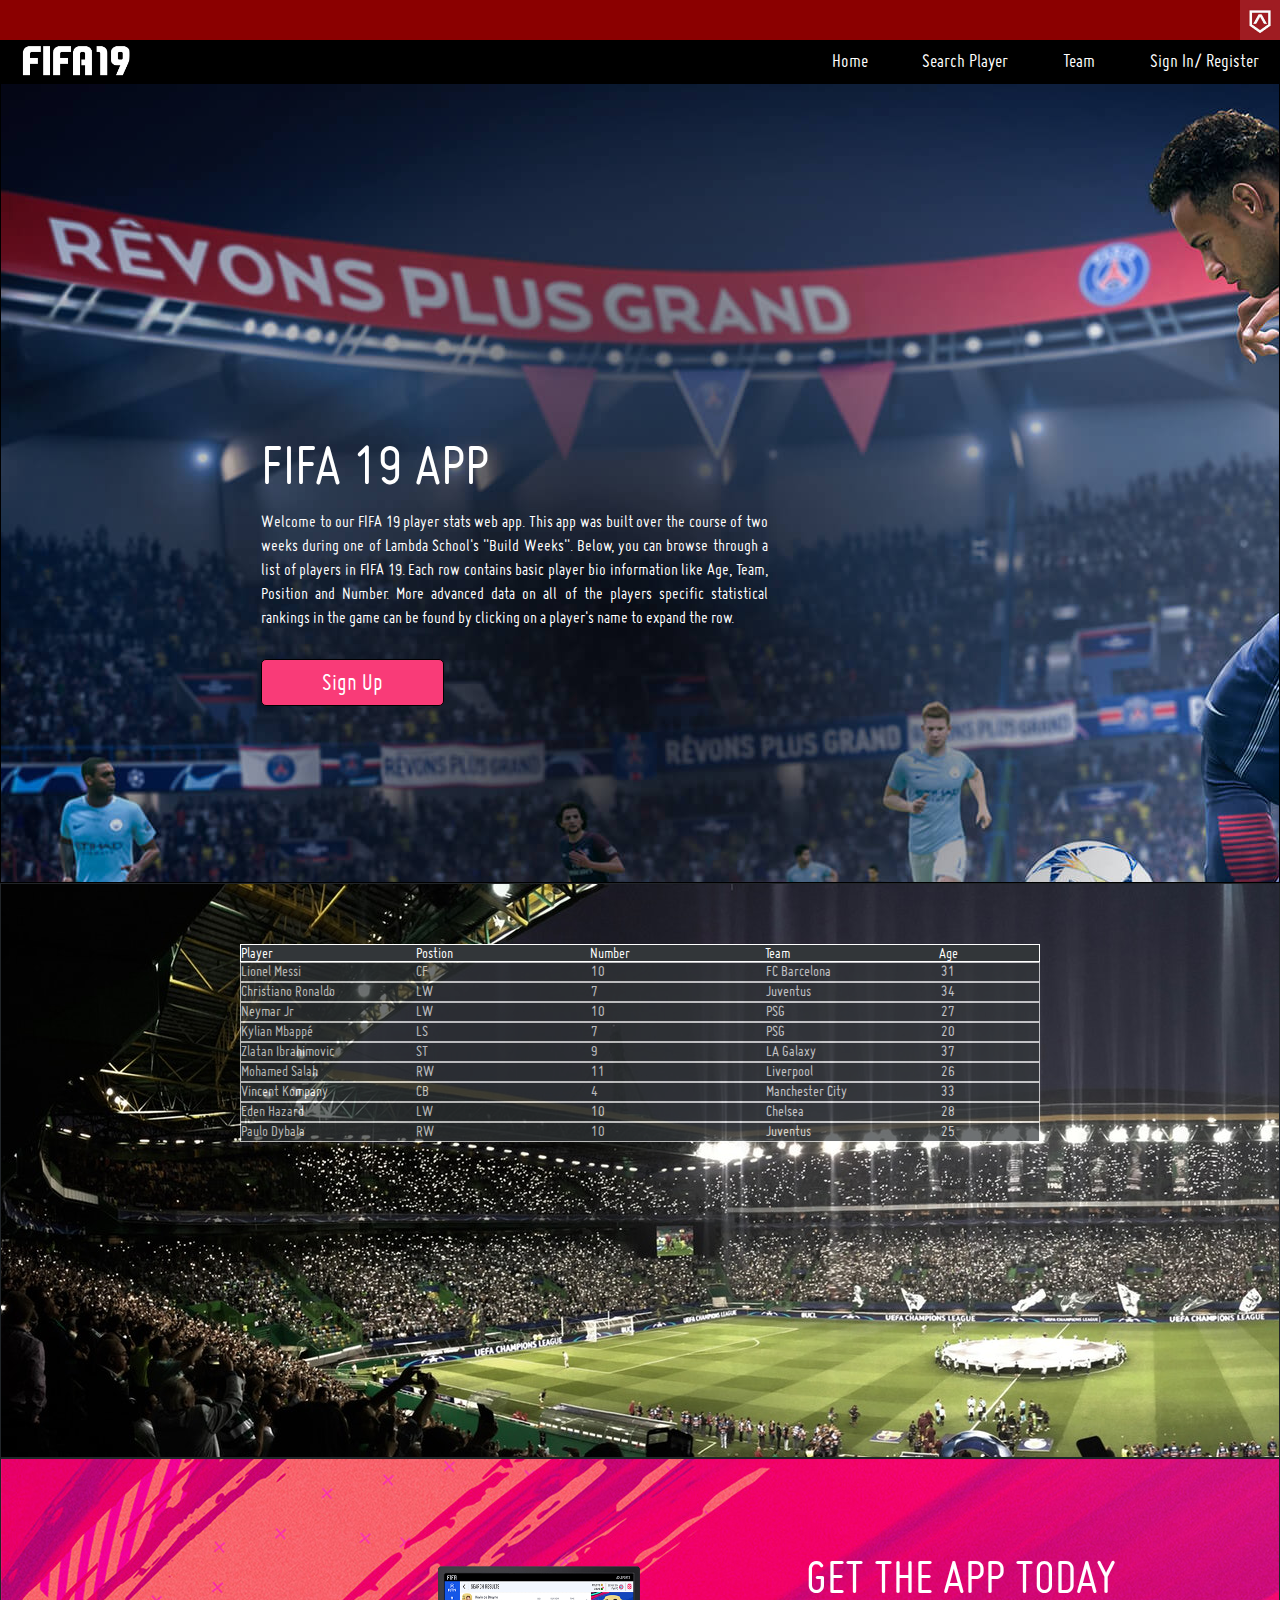
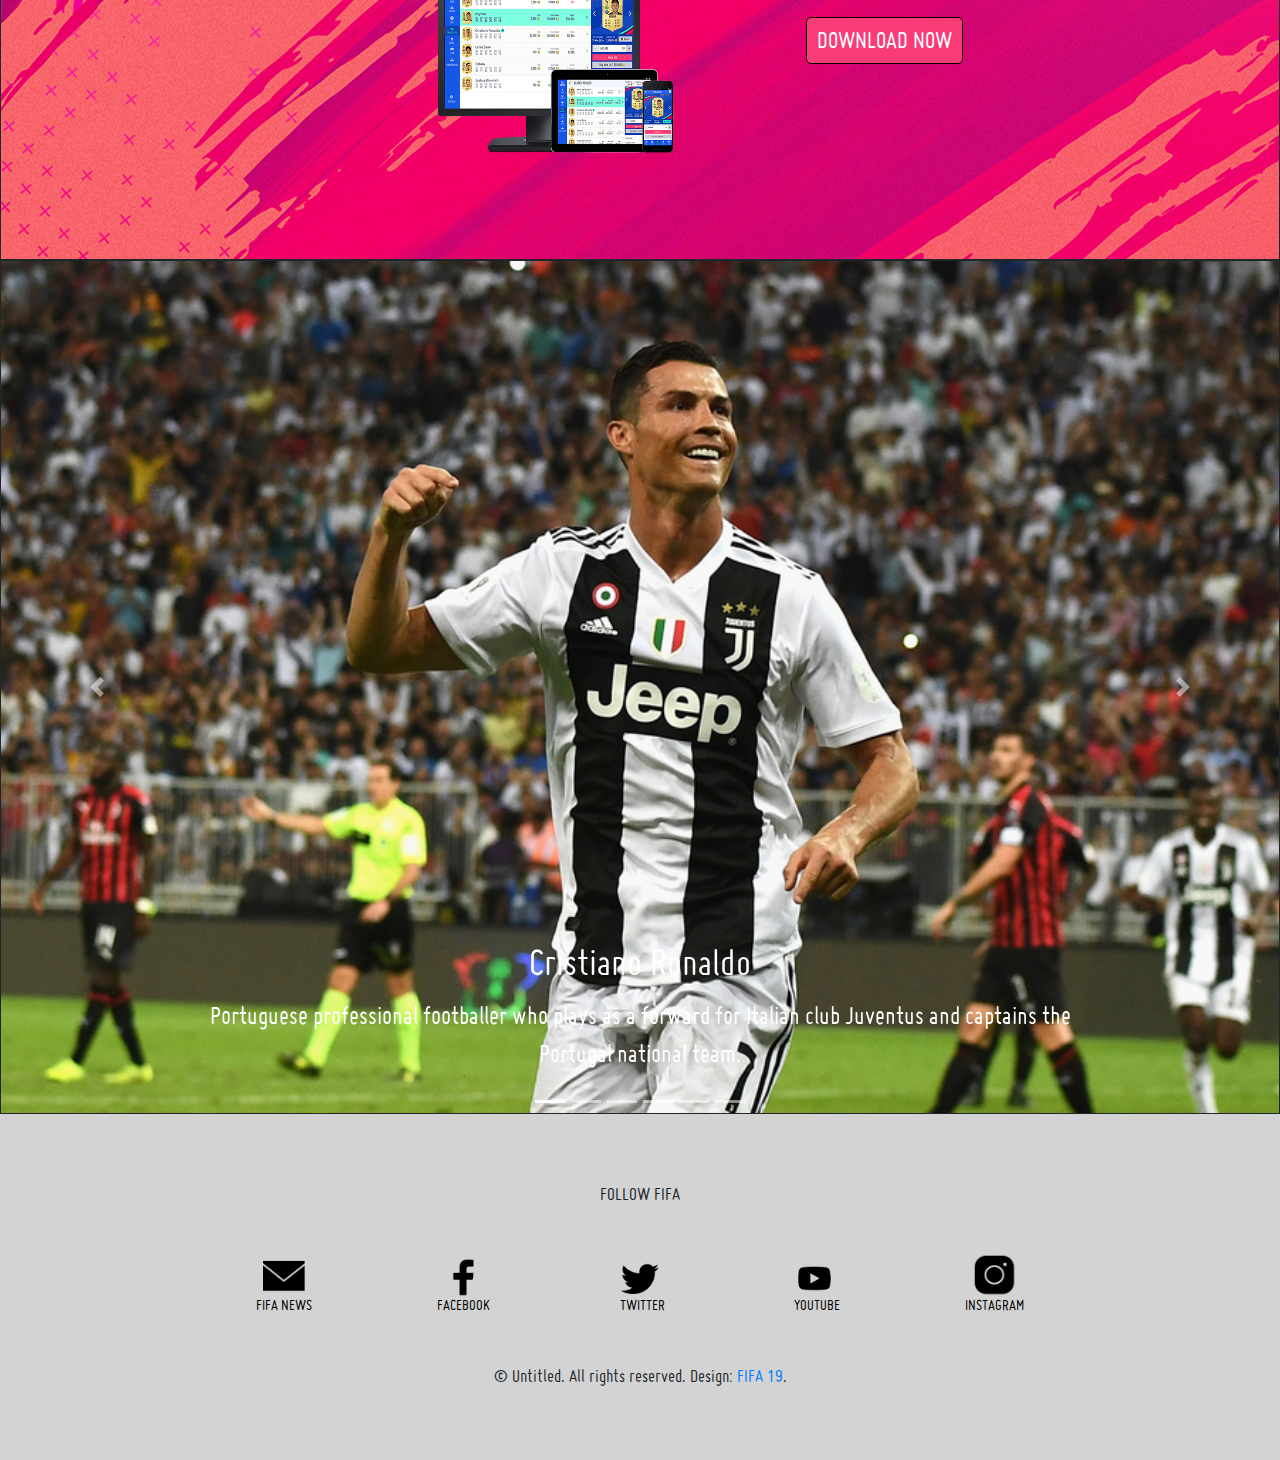
==== commit 26f523b5: "added link on signup button, spelling correction, formatted about content" ====
--- a/index.html
+++ b/index.html
@@ -56,7 +56,9 @@
                     in the game can be found by clicking on a player's name to expand the row.
                     </p>
                 </div>
+                <a href='signin.html'>
                 <button class="Singup-btn">Sign Up</button>
+            </a>
             </div>
         </section>
 
--- a/css/index.css
+++ b/css/index.css
@@ -246,6 +246,7 @@
 }
 .div-content .about-section .about-content {
   padding-left: 260px;
+  padding-top: 200px;
   width: 60%;
 }
 @media (max-width: 500px) {
@@ -253,6 +254,7 @@
     display: flex;
     flex-direction: column;
     padding-left: 70px;
+    padding-top: 0;
     width: 85%;
     height: 540px;
   }
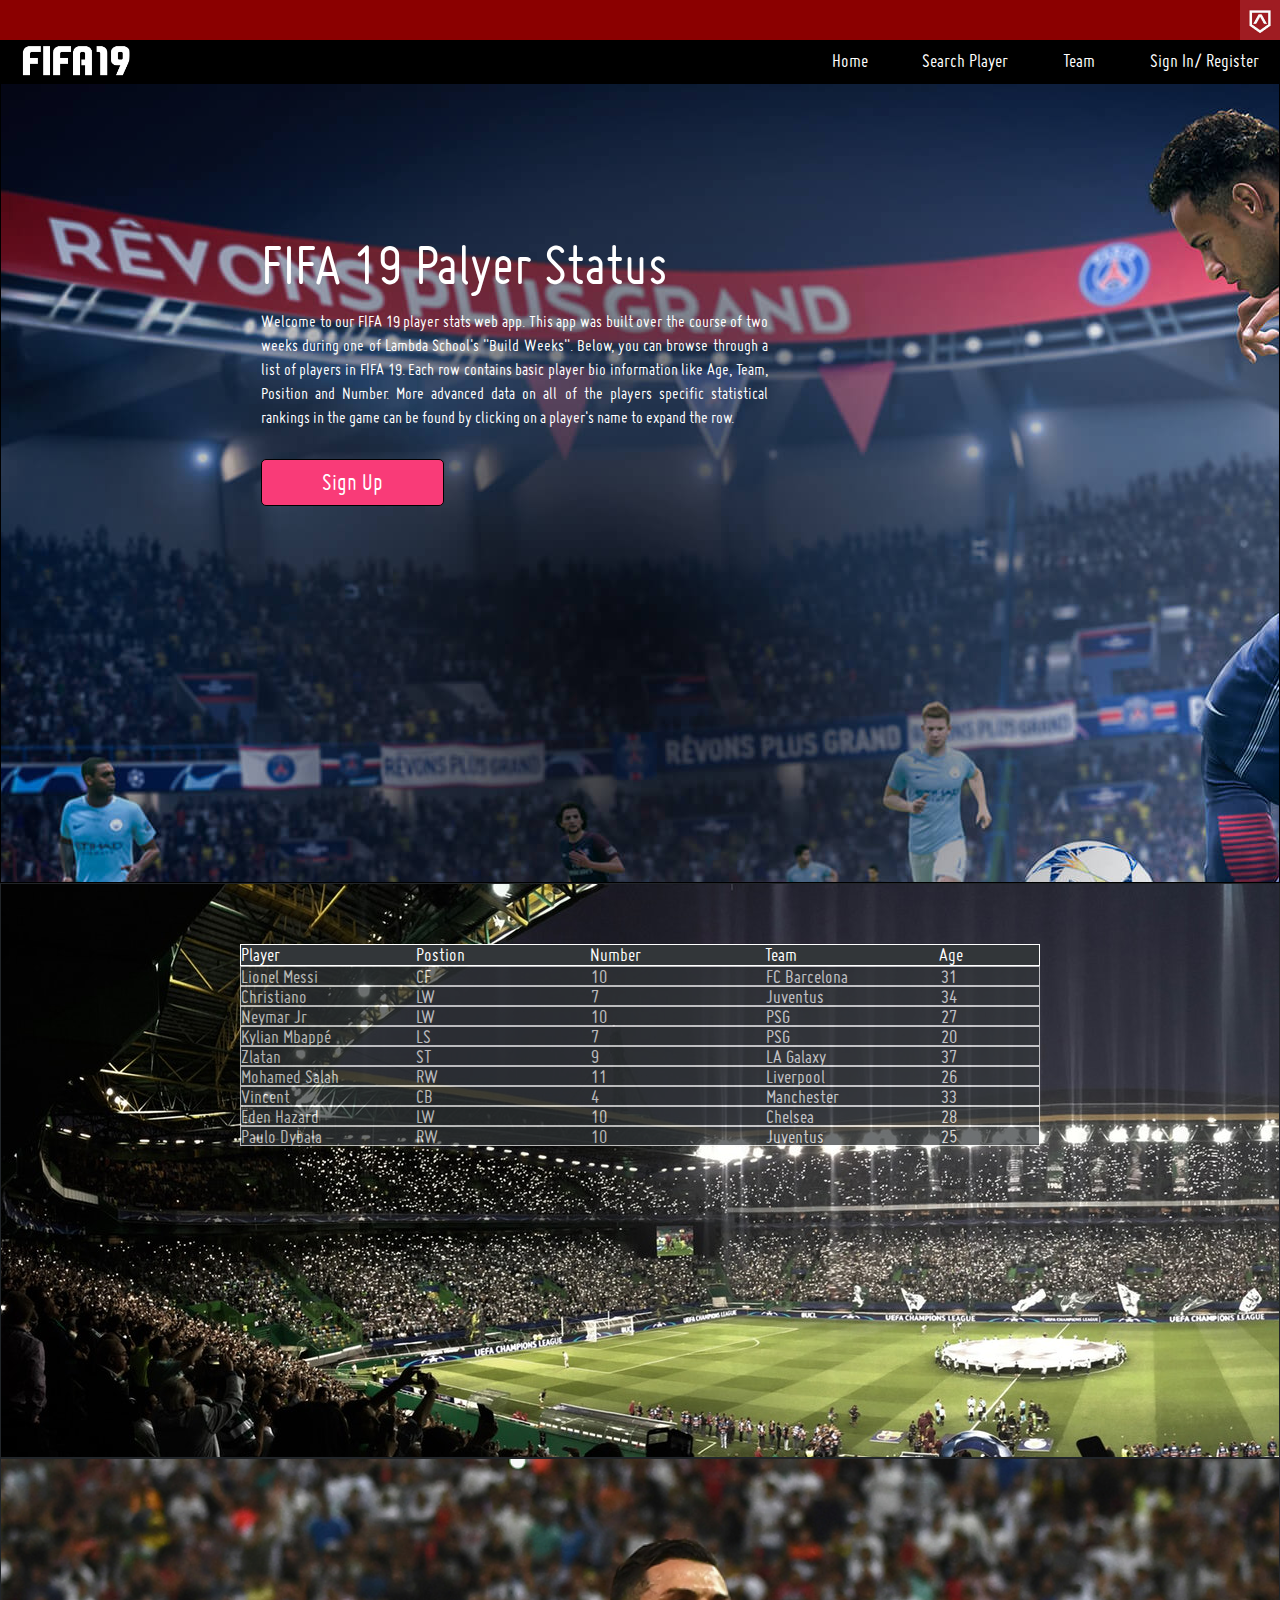
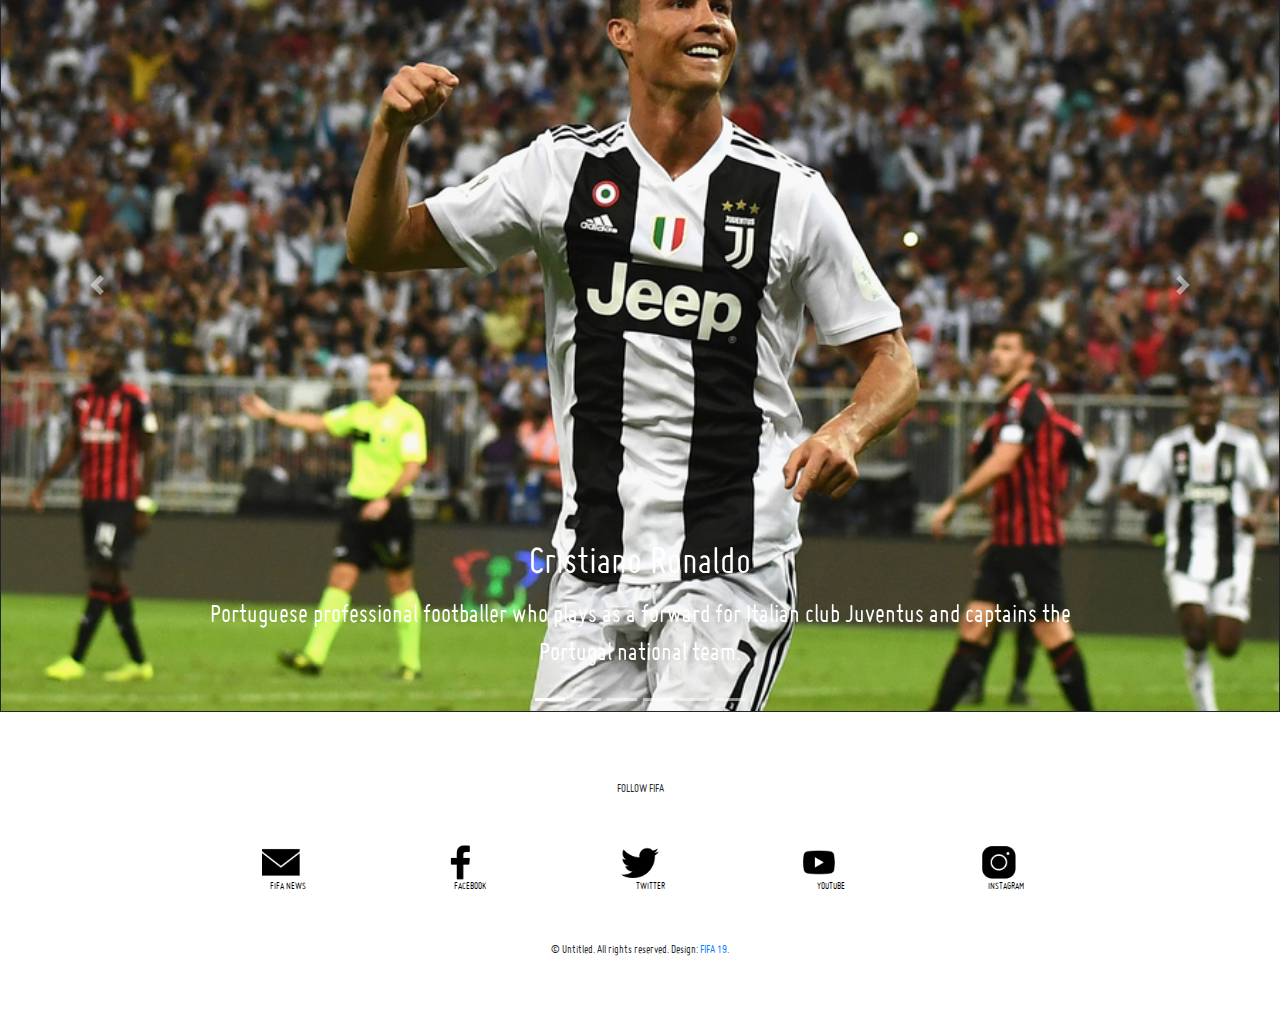
==== commit d21c596a: "Added info abou me on team page" ====
--- a/index.html
+++ b/index.html
@@ -49,16 +49,14 @@
         <section class='about-section'>
             <div class="about-content">
                 <div>
-                    <h2>FIFA 19 APP</h2>
+                    <h2>FIFA 19 Palyer Status</h2>
                     <p>Welcome to our FIFA 19 player stats web app.  This app was built over the course of two weeks
                     during one of Lambda School's "Build Weeks".  Below, you can browse through a list of players in FIFA 19.  Each row contains 
                     basic player bio information like Age, Team, Position and Number.  More advanced data on all of the players specific statistical rankings
                     in the game can be found by clicking on a player's name to expand the row.
                     </p>
                 </div>
-                <a href='signin.html'>
                 <button class="Singup-btn">Sign Up</button>
-            </a>
             </div>
         </section>
 
@@ -509,16 +507,6 @@
         </section>
 
         <section>
-            <div class='download'>
-                <img class='img-download' src="images/app-download.png">
-                <div>
-                    <h2>GET THE APP TODAY</h2>
-                    <button class="btn-download">DOWNLOAD NOW</button>
-                </div>
-            </div>
-        </section>
-
-        <section>
             <div id="carouselExampleIndicators" class="carousel slide" data-ride="carousel">
                 <ol class="carousel-indicators">
                     <li data-target="#carouselExampleIndicators" data-slide-to="0" class="active"></li>
--- a/css/index.css
+++ b/css/index.css
@@ -134,6 +134,9 @@
 * {
   box-sizing: border-box;
 }
+html {
+  font-size: 62.5%;
+}
 html,
 body {
   height: 100%;
@@ -145,7 +148,7 @@
 h3,
 h4,
 h5 {
-  font-size: 18px;
+  font-size: 1.8rem;
   margin-bottom: 15px;
 }
 p {
@@ -171,7 +174,7 @@
 }
 .nav-content .nav-bar {
   margin: 0 auto;
-  font-size: 20px;
+  font-size: 2rem;
   background-color: black;
   display: flex;
   justify-content: space-between;
@@ -207,7 +210,7 @@
 }
 @media (max-width: 500px) {
   .nav-content .nav-bar .anchor-bar {
-    font-size: 14px;
+    font-size: 1.4rem;
     width: 100%;
   }
 }
@@ -246,7 +249,6 @@
 }
 .div-content .about-section .about-content {
   padding-left: 260px;
-  padding-top: 200px;
   width: 60%;
 }
 @media (max-width: 500px) {
@@ -254,31 +256,30 @@
     display: flex;
     flex-direction: column;
     padding-left: 70px;
-    padding-top: 0;
     width: 85%;
     height: 540px;
   }
 }
 .div-content .about-section .about-content h2 {
-  font-size: 60px;
+  font-size: 6rem;
   font-family: "Miso";
 }
 @media (max-width: 500px) {
   .div-content .about-section .about-content h2 {
     text-align: center;
-    font-size: 40px;
+    font-size: 4rem;
   }
 }
 .div-content .about-section .about-content p {
   margin: 0 auto;
   padding-bottom: 30px;
-  font-size: 18px;
+  font-size: 1.8rem;
   line-height: 24px;
   text-align: justify;
 }
 @media (max-width: 500px) {
   .div-content .about-section .about-content p {
-    font-size: 20px;
+    font-size: 2rem;
     text-align: justify;
     line-height: 35px;
   }
@@ -287,13 +288,13 @@
   background-color: #f93b78;
   color: white;
   border: 1px solid black;
-  font-size: 25px;
+  font-size: 2.5rem;
   padding: 10px 60px;
   border-radius: 5px;
 }
 @media (max-width: 500px) {
   .div-content .about-section .Singup-btn {
-    font-size: 25px;
+    font-size: 2.5rem;
     padding: 5px 35px;
   }
 }
@@ -318,6 +319,7 @@
 }
 .div-content .finder .search {
   width: 1300px;
+  font-size: 2rem;
 }
 .div-content .finder .search .player-header {
   width: 800px;
@@ -332,7 +334,7 @@
   .div-content .finder .search .player-header {
     width: 470px;
     height: 35px;
-    font-size: 30px;
+    font-size: 3rem;
   }
 }
 .div-content .finder .search .player-header span {
@@ -360,7 +362,7 @@
   .div-content .finder .search .scrollable .player {
     width: 470px;
     height: 31px;
-    font-size: 25px;
+    font-size: 2.5rem;
   }
 }
 .div-content .finder .search .scrollable .player .player-row {
@@ -399,7 +401,7 @@
 @media (max-width: 500px) {
   .div-content .finder .search .scrollable .player-open {
     width: 470px;
-    font-size: 20px;
+    font-size: 2rem;
   }
 }
 .div-content .download {
@@ -434,34 +436,34 @@
 }
 .div-content .download div h2 {
   COLOR: white;
-  font-size: 50px;
+  font-size: 5rem;
 }
 @media (max-width: 500px) {
   .div-content .download div h2 {
-    font-size: 30px;
+    font-size: 3rem;
   }
 }
 .div-content .download div .btn-download {
   background-color: #f93b78;
   color: white;
-  font-size: 25px;
+  font-size: 2.5rem;
   border: 1px solid black;
   border-radius: 5px;
   padding: 10px;
 }
 @media (max-width: 500px) {
   .div-content .download div .btn-download {
-    font-size: 20px;
+    font-size: 2rem;
   }
 }
 .div-content .carousel-inner .carousel-item p {
-  font-size: 27px;
+  font-size: 2.7rem;
 }
 .div-content .carousel-inner .carousel-item h5 {
-  font-size: 40px;
+  font-size: 4rem;
 }
 footer {
-  background: lightgray;
+  background: white;
   padding-top: 70px;
   padding-bottom: 70px;
 }
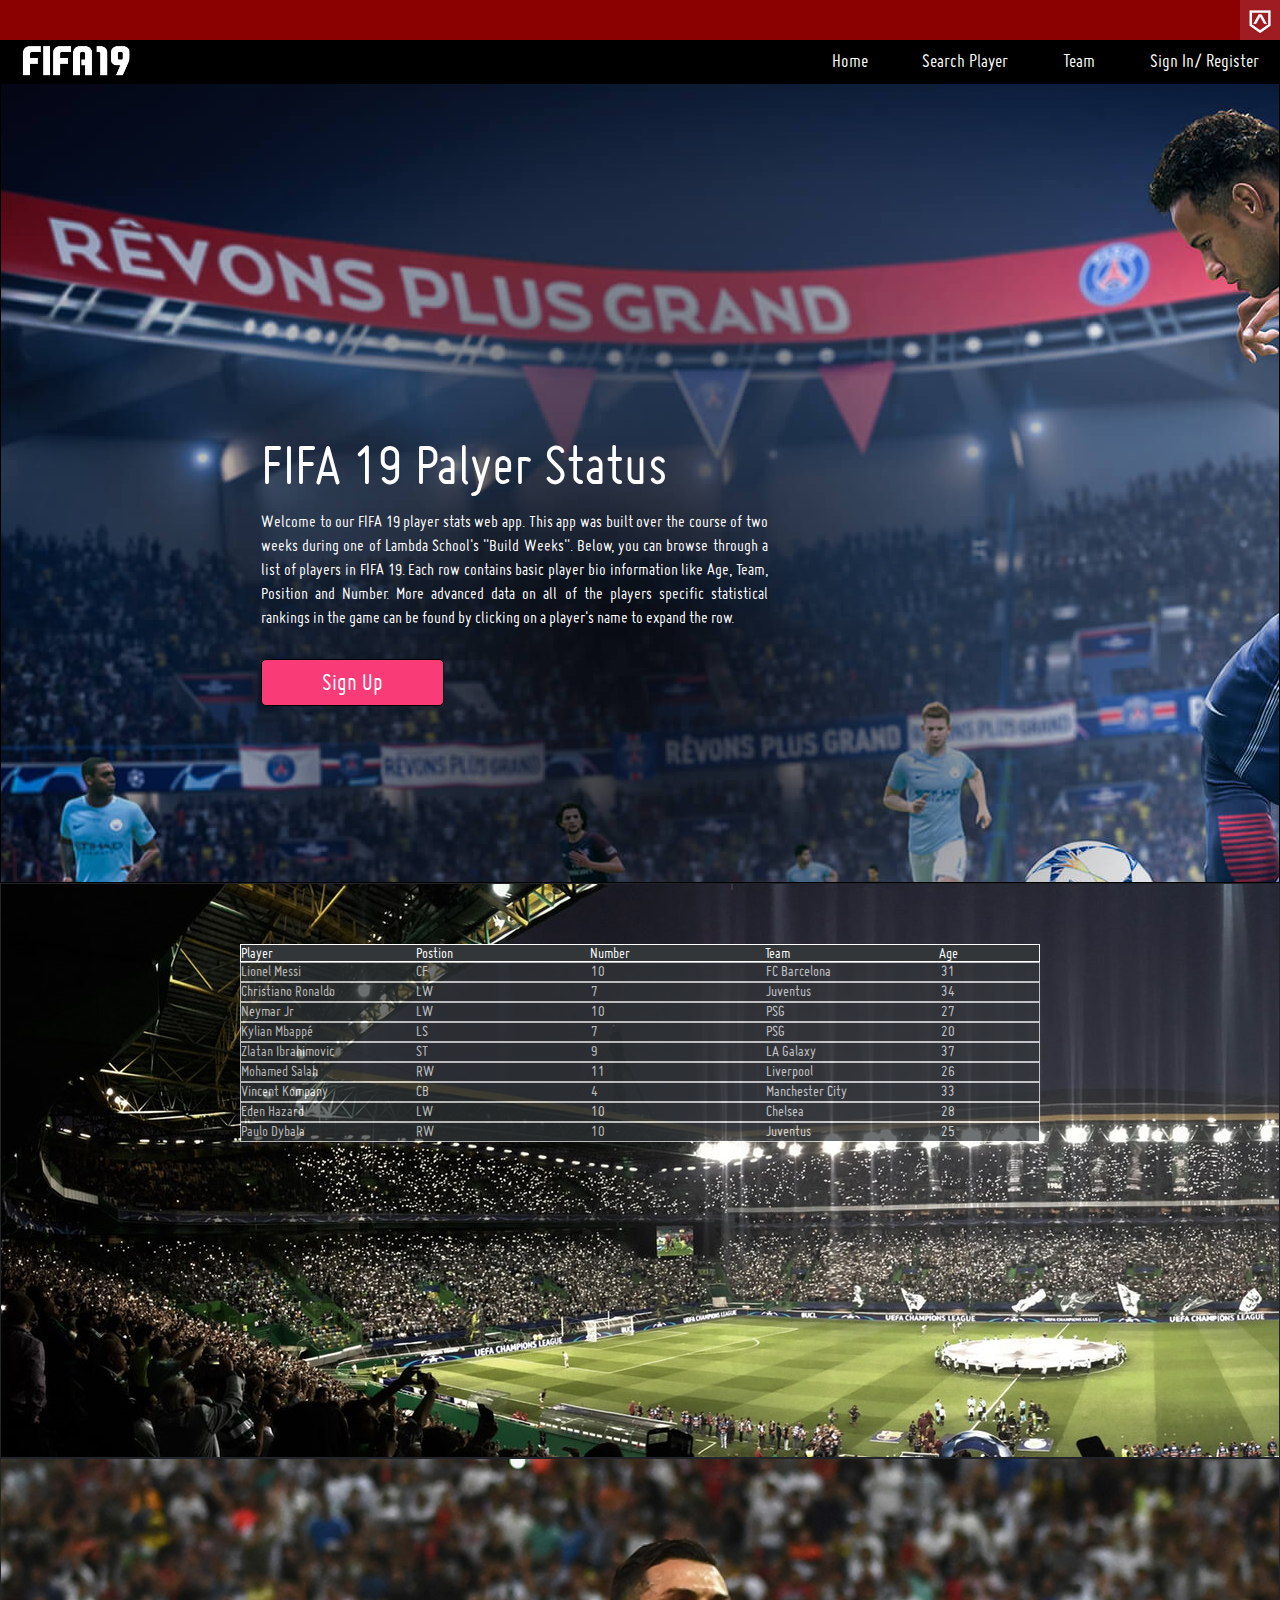
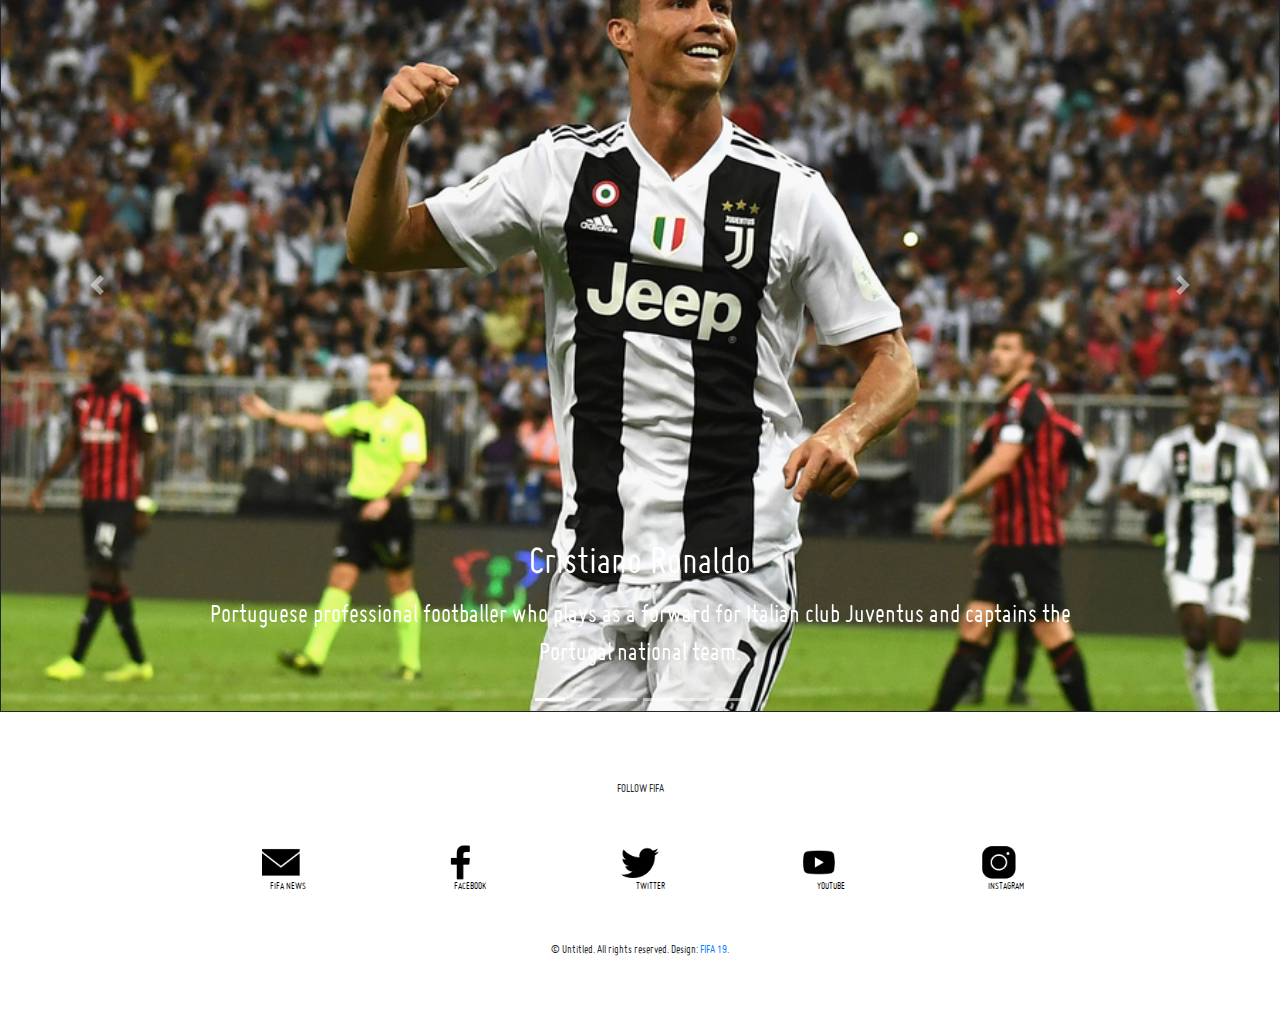
==== commit baa56544: "Merge branch 'master' of https://github.com/webpt6-fifa19/marketing-FIFA19 into Matheus-Silva" ====
--- a/index.html
+++ b/index.html
@@ -56,7 +56,9 @@
                     in the game can be found by clicking on a player's name to expand the row.
                     </p>
                 </div>
+                <a href='signin.html'>
                 <button class="Singup-btn">Sign Up</button>
+            </a>
             </div>
         </section>
 
--- a/css/index.css
+++ b/css/index.css
@@ -249,6 +249,7 @@
 }
 .div-content .about-section .about-content {
   padding-left: 260px;
+  padding-top: 200px;
   width: 60%;
 }
 @media (max-width: 500px) {
@@ -256,6 +257,7 @@
     display: flex;
     flex-direction: column;
     padding-left: 70px;
+    padding-top: 0;
     width: 85%;
     height: 540px;
   }
@@ -329,6 +331,7 @@
   background-color: #323639;
   border: 1px solid white;
   color: white;
+  font-size: 1.6rem;
 }
 @media (max-width: 500px) {
   .div-content .finder .search .player-header {
@@ -370,6 +373,7 @@
   display: flex;
   justify-content: space-between;
   margin-bottom: 5px;
+  font-size: 1.6rem;
 }
 @media (max-width: 500px) {
   .div-content .finder .search .scrollable .player .player-row {
@@ -383,6 +387,7 @@
   width: 800px;
   display: flex;
   justify-content: space-around;
+  font-size: 1.6rem;
 }
 @media (max-width: 500px) {
   .div-content .finder .search .scrollable .player .player-expanded {
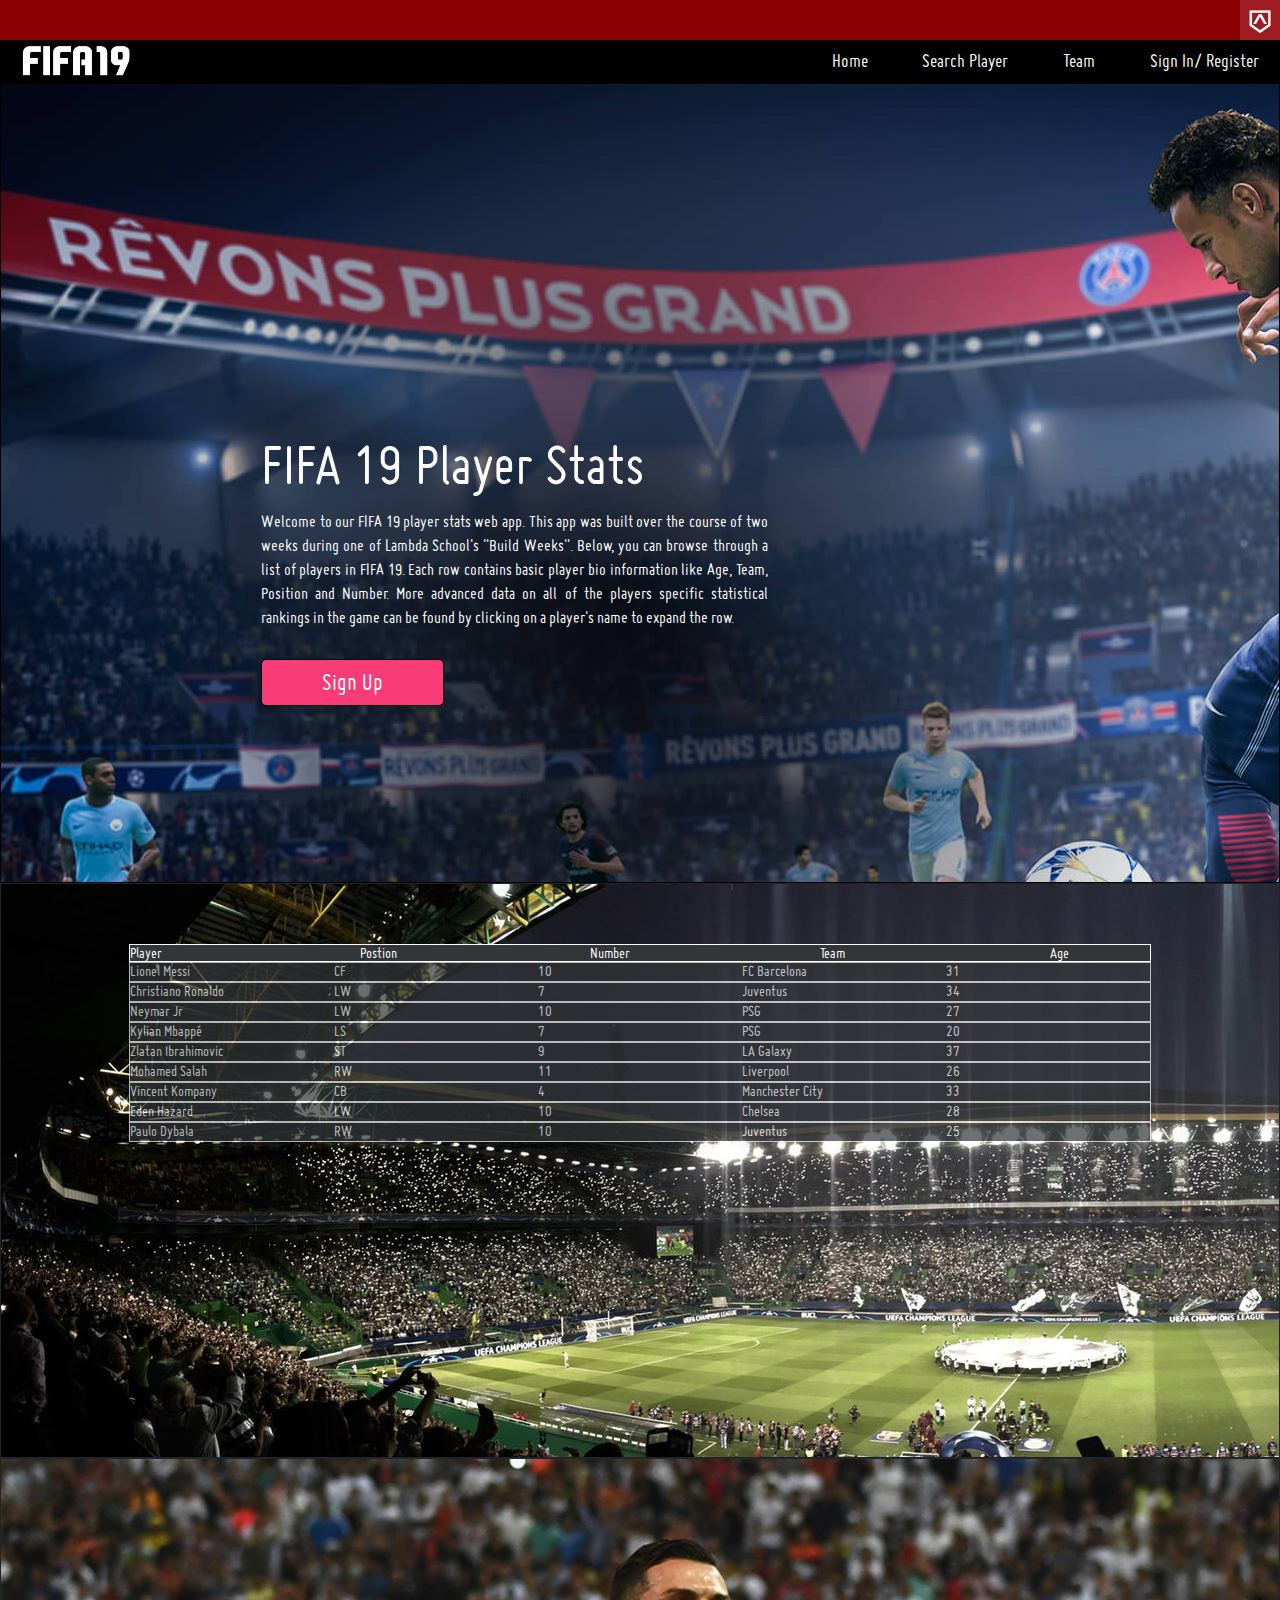
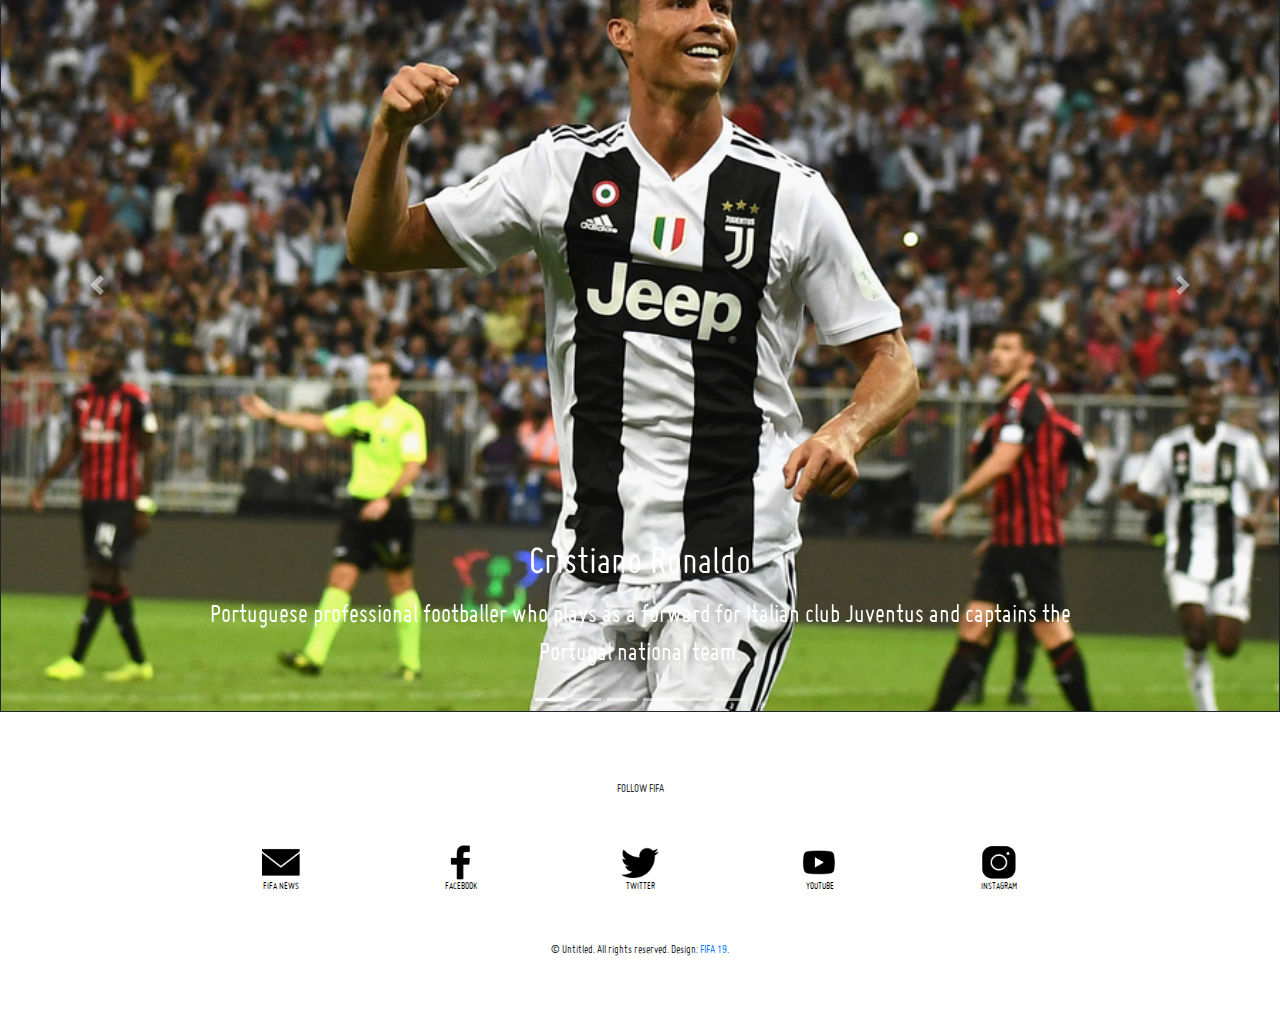
==== commit 39836cbc: "fixes" ====
--- a/index.html
+++ b/index.html
@@ -49,7 +49,7 @@
         <section class='about-section'>
             <div class="about-content">
                 <div>
-                    <h2>FIFA 19 Palyer Status</h2>
+                    <h2>FIFA 19 Player Stats</h2>
                     <p>Welcome to our FIFA 19 player stats web app.  This app was built over the course of two weeks
                     during one of Lambda School's "Build Weeks".  Below, you can browse through a list of players in FIFA 19.  Each row contains 
                     basic player bio information like Age, Team, Position and Number.  More advanced data on all of the players specific statistical rankings
--- a/css/index.css
+++ b/css/index.css
@@ -320,11 +320,16 @@
   }
 }
 .div-content .finder .search {
-  width: 1300px;
+  width: 80%;
   font-size: 2rem;
 }
+@media (max-width: 500px) {
+  .div-content .finder .search {
+    width: 100%;
+  }
+}
 .div-content .finder .search .player-header {
-  width: 800px;
+  width: 100%;
   margin: 0 auto;
   display: flex;
   justify-content: space-between;
@@ -335,7 +340,7 @@
 }
 @media (max-width: 500px) {
   .div-content .finder .search .player-header {
-    width: 470px;
+    width: 100%;
     height: 35px;
     font-size: 3rem;
   }
@@ -344,11 +349,11 @@
   width: 100px;
 }
 .div-content .finder .search .scrollable {
-  height: 80%;
+  height: 100%;
   overflow: auto;
 }
 .div-content .finder .search .scrollable .player {
-  width: 800px;
+  width: 100%;
   margin: 0 auto;
   display: flex;
   justify-content: space-between;
@@ -363,13 +368,13 @@
 }
 @media (max-width: 500px) {
   .div-content .finder .search .scrollable .player {
-    width: 470px;
+    width: 100%;
     height: 31px;
     font-size: 2.5rem;
   }
 }
 .div-content .finder .search .scrollable .player .player-row {
-  width: 800px;
+  width: 100%;
   display: flex;
   justify-content: space-between;
   margin-bottom: 5px;
@@ -378,13 +383,14 @@
 @media (max-width: 500px) {
   .div-content .finder .search .scrollable .player .player-row {
     width: 470px;
+    font-size: 1.9rem;
   }
 }
 .div-content .finder .search .scrollable .player .player-row span {
-  width: 100px;
+  width: 100%;
 }
 .div-content .finder .search .scrollable .player .player-expanded {
-  width: 800px;
+  width: 100%;
   display: flex;
   justify-content: space-around;
   font-size: 1.6rem;
@@ -407,6 +413,7 @@
   .div-content .finder .search .scrollable .player-open {
     width: 470px;
     font-size: 2rem;
+    height: 215px;
   }
 }
 .div-content .download {
@@ -514,7 +521,7 @@
   width: 75%;
 }
 footer .footer .socials .socials-link .socials-text {
-  align-self: flex-end;
+  align-self: center;
 }
 footer .footer p {
   text-align: center;
